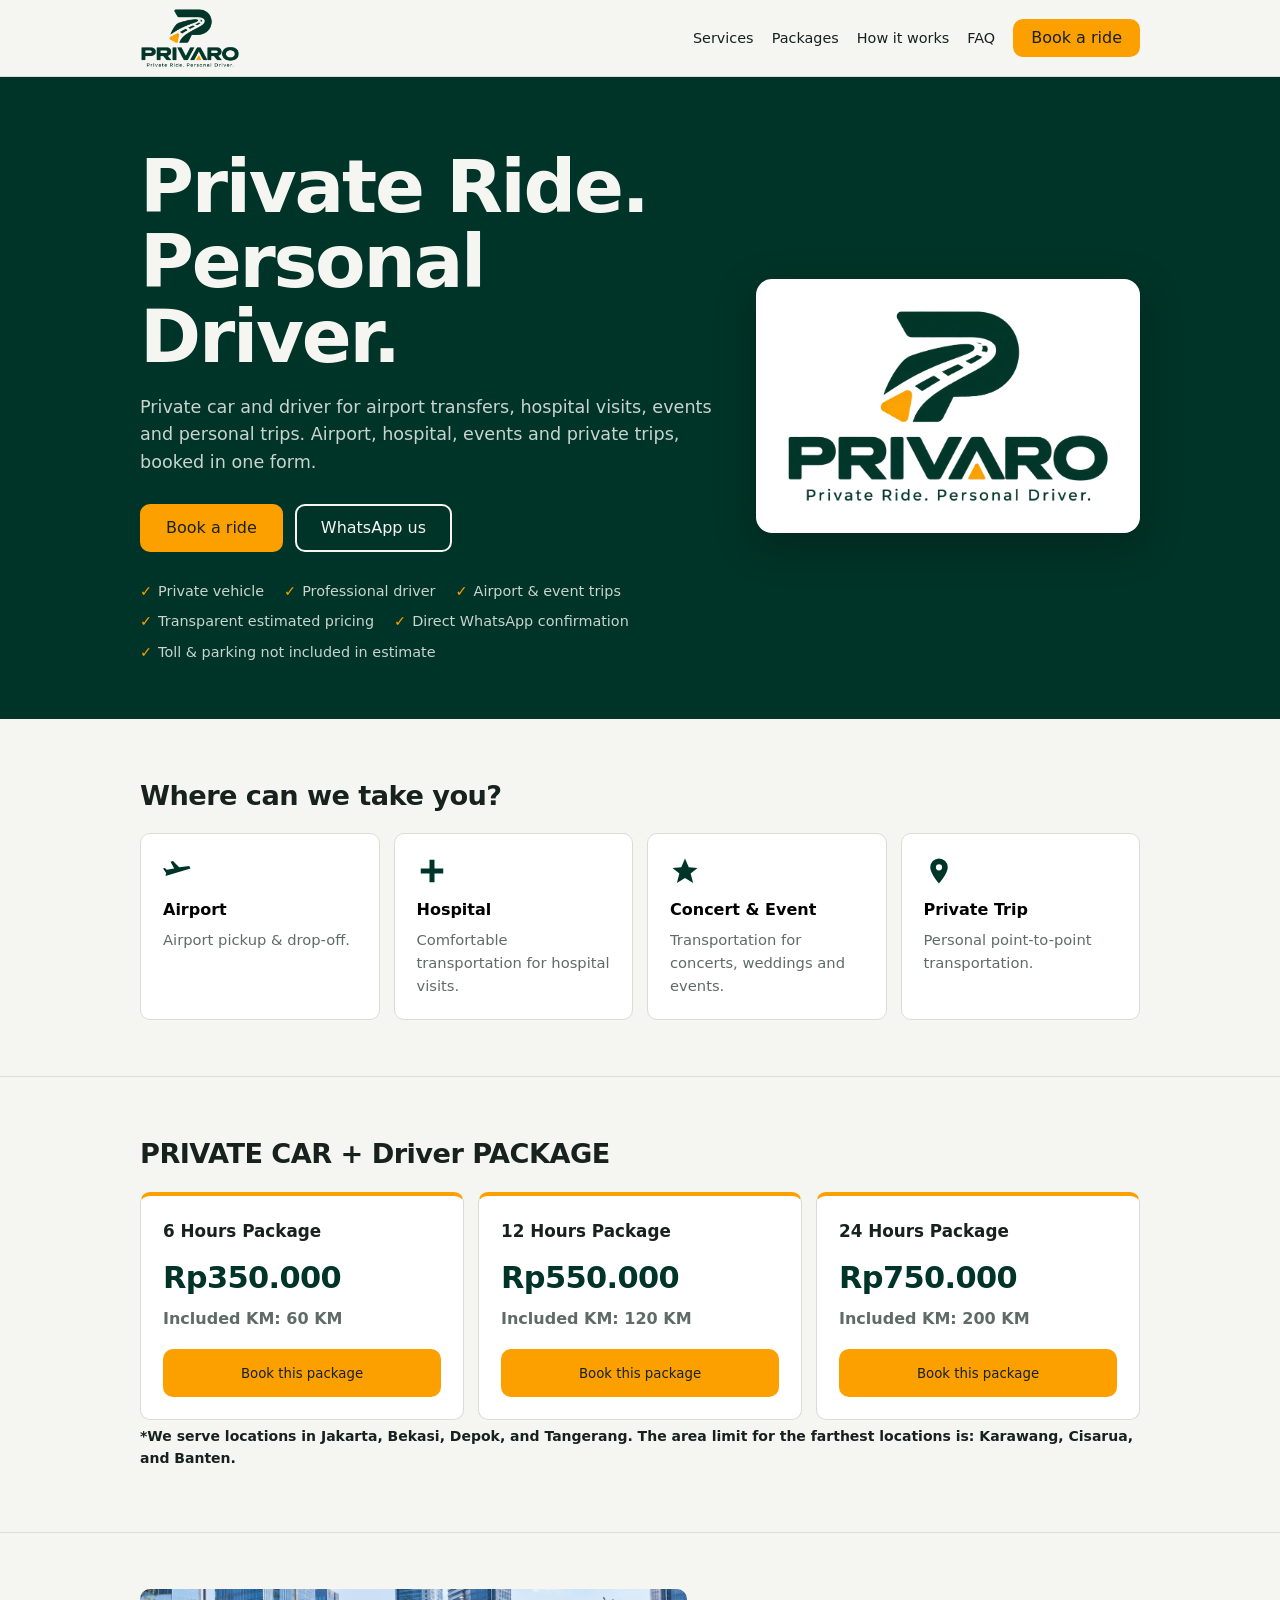
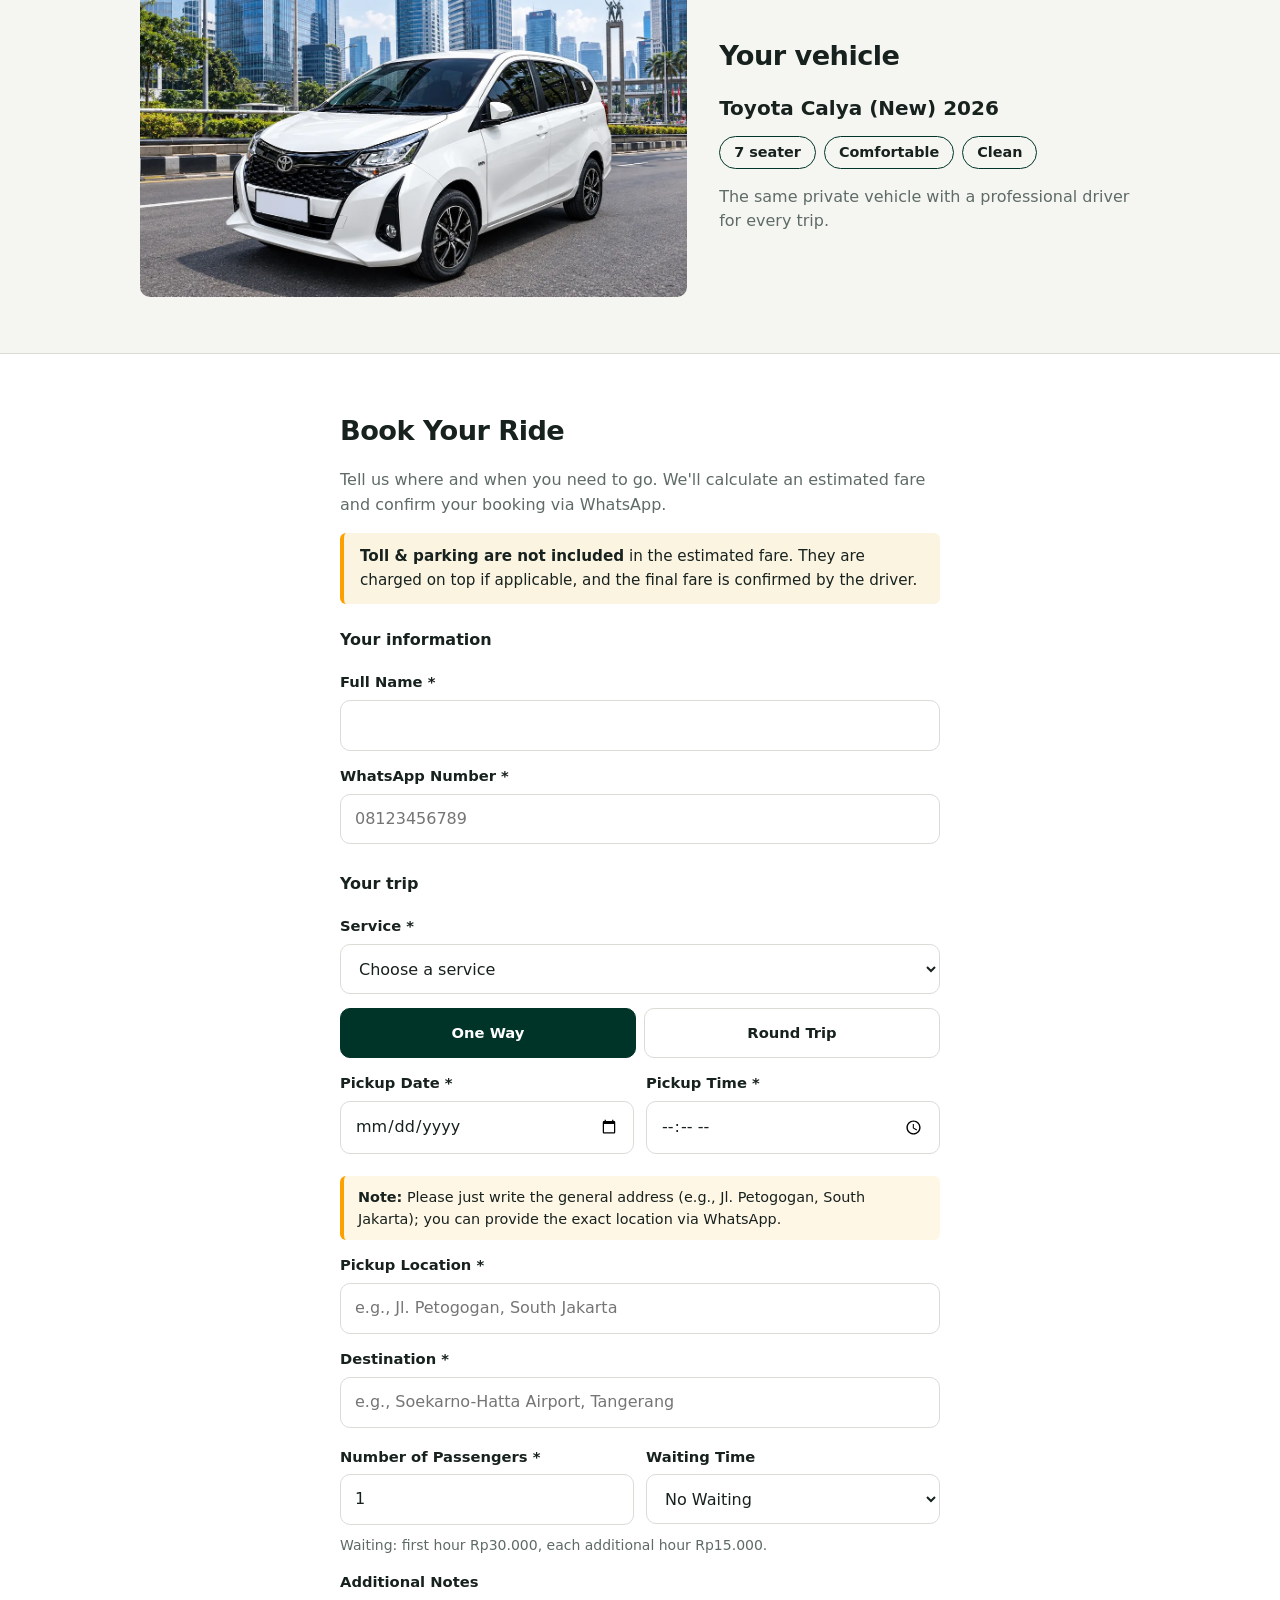
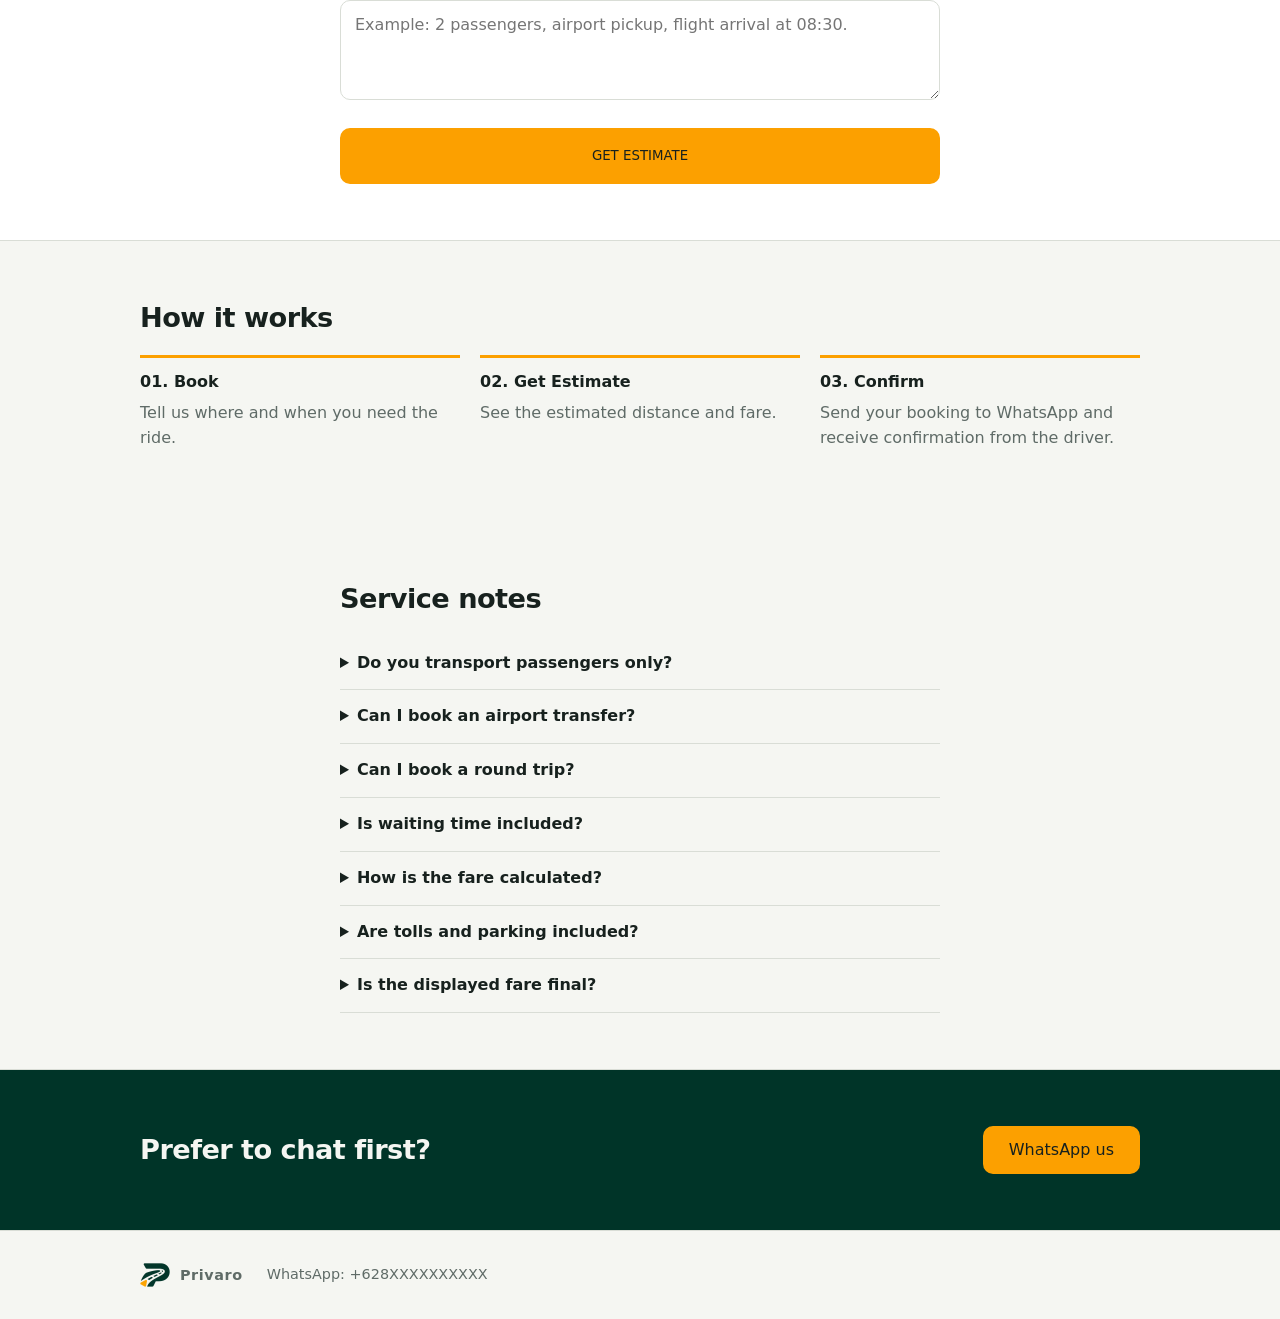
==== index.html @ ddeeac04 "Add files via upload" ====
<!doctype html>
<html lang="en">
<head>
<meta charset="utf-8">
<meta name="viewport" content="width=device-width, initial-scale=1">
<meta name="referrer" content="strict-origin-when-cross-origin">
<title>Privaro | Private Ride. Personal Driver.</title>
<meta name="description" content="Privaro. Private Ride. Personal Driver. Private car with driver for airport transfers, hospital visits, events and personal trips.">
<meta property="og:title" content="Privaro | Private Ride. Personal Driver.">
<meta property="og:description" content="Privaro. Private Ride. Personal Driver. Private car with driver for airport transfers, hospital visits, events and personal trips.">
<meta property="og:image" content="assets/og.png">
<meta property="og:type" content="website">
<link rel="icon" href="favicon.png" type="image/png">
<link rel="apple-touch-icon" href="assets/apple-touch-icon.png">
<link rel="stylesheet" href="css/style.css">
</head>
<body>
<header class="top"><div class="wrap bar">
  <a class="brand" href="#" aria-label="Privaro, back to top"><img class="logo" src="assets/logo-header.webp" width="360" height="216" alt="Privaro. Private Ride. Personal Driver."></a>
  <nav aria-label="Main"><a href="#services">Services</a><a href="#packages">Packages</a><a href="#how">How it works</a><a href="#faq">FAQ</a><a class="btn sm" href="#booking">Book a ride</a></nav>
</div></header>
<main>
<section class="hero"><div class="wrap herogrid"><div>
  <h1>Private Ride.<br>Personal Driver.</h1>
  <p class="lead">Private car and driver for airport transfers, hospital visits, events and personal trips. Airport, hospital, events and private trips, booked in one form.</p>
  <div class="cta"><a class="btn" href="#booking">Book a ride</a><a class="btn ghost" id="waTop" href="#" target="_blank" rel="noopener">WhatsApp us</a></div>
  <ul class="trust"><li>Private vehicle</li><li>Professional driver</li><li>Airport &amp; event trips</li><li>Transparent estimated pricing</li><li>Direct WhatsApp confirmation</li><li>Toll &amp; parking not included in estimate</li></ul></div>
  <div class="logo-card"><img src="assets/logo.webp" width="900" height="541" alt="Privaro logo. Private Ride. Personal Driver."></div>
</div></section>

<section id="services" class="wrap sec"><h2>Where can we take you?</h2>
<div class="cards">
  <button class="card" data-service="Airport Transport"><svg viewBox="0 0 24 24"><path d="M2 16l20-6-1-2-8 1-5-5-2 .5 3 5.5-6 1-1.5-1.5-1.5.5 2.5 3.5z"/></svg><b>Airport</b><span>Airport pickup &amp; drop-off.</span></button>
  <button class="card" data-service="Hospital Transport"><svg viewBox="0 0 24 24"><path d="M10 3h4v7h7v4h-7v7h-4v-7H3v-4h7z"/></svg><b>Hospital</b><span>Comfortable transportation for hospital visits.</span></button>
  <button class="card" data-service="Concert / Event"><svg viewBox="0 0 24 24"><path d="M12 2l3 7 7 .5-5.5 4.5 2 7.5-6.5-4-6.5 4 2-7.5L2 9.5 9 9z"/></svg><b>Concert &amp; Event</b><span>Transportation for concerts, weddings and events.</span></button>
  <button class="card" data-service="Private Trip"><svg viewBox="0 0 24 24"><path d="M12 2a7 7 0 0 0-7 7c0 5 7 13 7 13s7-8 7-13a7 7 0 0 0-7-7zm0 9.5A2.5 2.5 0 1 1 12 6.5a2.5 2.5 0 0 1 0 5z"/></svg><b>Private Trip</b><span>Personal point-to-point transportation.</span></button>
</div></section>

<section id="packages" class="band"><div class="wrap">
  <h2>PRIVATE CAR + Driver PACKAGE</h2>
  <div class="cards" id="pkgCards"></div>
  <p class="note strong">*We serve locations in Jakarta, Bekasi, Depok, and Tangerang. The area limit for the farthest locations is: Karawang, Cisarua, and Banten.</p>
  <div id="pkgBook" class="narrow pkgbook" hidden>
    <h3>Book a package</h3>
    <form id="pkgForm" novalidate>
      <label for="pk-package">Package *</label><select id="pk-package" aria-describedby="pe-package"><option value="">Choose a package</option></select><p class="err" id="pe-package" role="alert"></p>
      <dl id="pkgSummary" class="panel"></dl>
      <label for="pk-name">Full Name *</label><input id="pk-name" autocomplete="name" aria-describedby="pe-name"><p class="err" id="pe-name" role="alert"></p>
      <label for="pk-whatsapp">WhatsApp Number *</label><input id="pk-whatsapp" type="tel" inputmode="tel" placeholder="08123456789" autocomplete="tel" aria-describedby="pe-whatsapp"><p class="err" id="pe-whatsapp" role="alert"></p>
      <div class="two"><div><label for="pk-date">Pickup Date *</label><input id="pk-date" type="date" aria-describedby="pe-date"><p class="err" id="pe-date" role="alert"></p></div>
      <div><label for="pk-time">Pickup Time *</label><input id="pk-time" type="time" aria-describedby="pe-time"><p class="err" id="pe-time" role="alert"></p></div></div>
      <label for="pk-pickup">Pickup Location *</label><input id="pk-pickup" placeholder="e.g., Jl. Petogogan, South Jakarta" autocomplete="off" aria-describedby="pe-pickup"><p class="err" id="pe-pickup" role="alert"></p>
      <label for="pk-passengers">Number of Passengers *</label><input id="pk-passengers" type="number" min="1" value="1" inputmode="numeric" aria-describedby="pe-passengers"><p class="err" id="pe-passengers" role="alert"></p>
      <label for="pk-notes">Additional Notes</label><textarea id="pk-notes" rows="3" maxlength="500" placeholder="Example: planned destinations, number of stops, special requests."></textarea>
      <p class="err form" id="pe-form" role="alert"></p>
      <button class="btn block wa" type="submit">SEND PACKAGE BOOKING TO WHATSAPP</button>
      <p class="note">Availability and final details are confirmed by the driver via WhatsApp.</p>
    </form>
  </div>
</div></section>

<section id="vehicle" class="wrap sec"><div class="vehicle">
  <img src="assets/car.webp" width="1200" height="675" loading="lazy" alt="White Toyota Calya used by Privaro on a Jakarta main road">
  <div><h2>Your vehicle</h2>
    <p class="vname">Toyota Calya (New) 2026</p>
    <ul class="specs"><li>7 seater</li><li>Comfortable</li><li>Clean</li></ul>
    <p class="muted">The same private vehicle with a professional driver for every trip.</p></div>
</div></section>

<section id="booking" class="band"><div class="wrap narrow">
  <h2>Book Your Ride</h2>
  <p class="muted">Tell us where and when you need to go. We'll calculate an estimated fare and confirm your booking via WhatsApp.</p>
  <p class="callout"><b>Toll &amp; parking are not included</b> in the estimated fare. They are charged on top if applicable, and the final fare is confirmed by the driver.</p>
  <form id="bookingForm" novalidate>
    <fieldset><legend>Your information</legend>
      <label for="name">Full Name *</label><input id="name" autocomplete="name" aria-describedby="e-name"><p class="err" id="e-name" role="alert"></p>
      <label for="whatsapp">WhatsApp Number *</label><input id="whatsapp" type="tel" inputmode="tel" placeholder="08123456789" autocomplete="tel" aria-describedby="e-whatsapp"><p class="err" id="e-whatsapp" role="alert"></p>
    </fieldset>
    <fieldset><legend>Your trip</legend>
      <label for="service">Service *</label>
      <select id="service" aria-describedby="e-service"><option value="">Choose a service</option><option>Airport Transport</option><option>Hospital Transport</option><option>Concert / Event</option><option>Private Trip</option></select><p class="err" id="e-service" role="alert"></p>
      <div class="seg" role="radiogroup" aria-label="Trip type *"><label><input type="radio" name="tripType" value="one-way" checked><span>One Way</span></label><label><input type="radio" name="tripType" value="round-trip"><span>Round Trip</span></label></div>
      <div class="two"><div><label for="date">Pickup Date *</label><input id="date" type="date" aria-describedby="e-date"><p class="err" id="e-date" role="alert"></p></div>
      <div><label for="time">Pickup Time *</label><input id="time" type="time" aria-describedby="e-time"><p class="err" id="e-time" role="alert"></p></div></div>
      <p class="locnote" id="h-loc"><b>Note:</b> Please just write the general address (e.g., Jl. Petogogan, South Jakarta); you can provide the exact location via WhatsApp.</p>
      <label for="pickup">Pickup Location *</label><input id="pickup" placeholder="e.g., Jl. Petogogan, South Jakarta" autocomplete="off" aria-describedby="h-loc e-pickup"><p class="err" id="e-pickup" role="alert"></p>
      <label for="destination">Destination *</label><input id="destination" placeholder="e.g., Soekarno-Hatta Airport, Tangerang" autocomplete="off" aria-describedby="h-loc e-destination"><p class="err" id="e-destination" role="alert"></p>
      <div class="two"><div><label for="passengers">Number of Passengers *</label><input id="passengers" type="number" min="1" value="1" inputmode="numeric" aria-describedby="e-passengers"><p class="err" id="e-passengers" role="alert"></p></div>
      <div><label for="waiting">Waiting Time</label><select id="waiting"><option value="0">No Waiting</option><option value="1">1 Hour</option><option value="2">2 Hours</option><option value="3">3 Hours</option><option value="4">4 Hours</option><option value="5">5 Hours</option><option value="6">6 Hours</option></select></div></div>
      <p class="hint" id="waitHint"></p>
      <label for="notes">Additional Notes</label><textarea id="notes" rows="3" maxlength="500" placeholder="Example: 2 passengers, airport pickup, flight arrival at 08:30."></textarea>
    </fieldset>
    <p class="err form" id="e-form" role="alert"></p>
    <button class="btn block" id="estimateBtn" type="submit">GET ESTIMATE</button>
  </form>

  <div id="result" hidden aria-live="polite">
    <div class="panel"><h3>Your estimate</h3><dl id="estimate"></dl>
      <p class="note" id="routeNote"></p>
      <p class="note strong">+ Toll &amp; parking (if applicable) are NOT included in this estimate.</p>
      <p class="note"><b>ESTIMATED PRICE.</b> Final fare may vary depending on actual route, tolls, parking fees, route changes, waiting time, and other trip conditions. Please confirm the final fare with the driver.</p></div>
    <div class="panel"><h3>Booking summary</h3><dl id="summary"></dl></div>
    <button class="btn block wa" id="sendBtn" type="button">SEND BOOKING TO WHATSAPP</button>
  </div>
</div></section>

<section id="how" class="wrap sec"><h2>How it works</h2>
<ol class="steps"><li><b>01. Book</b><span>Tell us where and when you need the ride.</span></li><li><b>02. Get Estimate</b><span>See the estimated distance and fare.</span></li><li><b>03. Confirm</b><span>Send your booking to WhatsApp and receive confirmation from the driver.</span></li></ol></section>

<section id="faq" class="wrap sec narrow"><h2>Service notes</h2>
<details><summary>Do you transport passengers only?</summary><p>Yes. This service is for passenger transportation. It is not a courier or delivery service.</p></details>
<details><summary>Can I book an airport transfer?</summary><p>Yes. Airport pickup and drop-off are supported.</p></details>
<details><summary>Can I book a round trip?</summary><p>Yes.</p></details>
<details><summary>Is waiting time included?</summary><p>Waiting time is charged separately.</p></details>
<details><summary>How is the fare calculated?</summary><p>The estimated fare is based on the estimated road distance and selected waiting time.</p></details>
<details><summary>Are tolls and parking included?</summary><p>No. Toll and parking fees are not included in the estimated fare unless specifically agreed.</p></details>
<details><summary>Is the displayed fare final?</summary><p>No. The website provides an estimate. Final fare is confirmed by the driver.</p></details>
</section>

<section class="band dark"><div class="wrap cta2"><h2>Prefer to chat first?</h2><a class="btn" id="waBottom" href="#" target="_blank" rel="noopener">WhatsApp us</a></div></section>
</main>
<footer class="wrap foot"><b class="brand"><img class="mark" src="assets/mark.png" width="24" height="24" alt=""><span data-brand>Privaro</span></b><span id="fWa"></span><span id="fArea"></span><span id="fHours"></span></footer>
<script src="js/config.js"></script>
<script src="js/utils/validation.js"></script>
<script src="js/services/pricingService.js"></script>
<script src="js/services/googleRoutesProvider.js"></script>
<script src="js/services/osrmProvider.js"></script>
<script src="js/services/routingService.js"></script>
<script src="js/services/whatsappService.js"></script>
<script src="js/app.js"></script>
<script src="js/packages.js"></script>
</body>
</html>
---- css/style.css ----
:root{--color-primary:#003428;--color-background:#F5F6F2;--color-surface:#FFFFFF;--color-text:#17211E;--color-muted:#5F6B67;--color-border:#D9DDD6;--color-accent:#FCA000;--color-success:#1F8A4C;--color-error:#B3261E;--r:10px}
*{box-sizing:border-box}html{scroll-behavior:smooth}
body{margin:0;background:var(--color-background);color:var(--color-text);font:16px/1.55 Inter,ui-sans-serif,system-ui,-apple-system,BlinkMacSystemFont,"Segoe UI",sans-serif}
.wrap{max-width:1040px;margin:0 auto;padding:0 20px}.narrow{max-width:640px}.sec{padding:56px 20px}
h1{font-size:clamp(2.4rem,8vw,4.6rem);line-height:1.02;letter-spacing:-.03em;margin:0 0 20px}h2{font-size:1.7rem;letter-spacing:-.02em;margin:0 0 16px}h3{margin:0 0 12px}
.muted,.hint,.note{color:var(--color-muted)}.hint,.note{font-size:.875rem;margin:6px 0}
a{color:inherit}:focus-visible{outline:3px solid var(--color-accent);outline-offset:2px}
.top{position:sticky;top:0;z-index:5;background:var(--color-background);border-bottom:1px solid var(--color-border)}
.bar{display:flex;align-items:center;justify-content:space-between;height:76px}.bar nav{display:flex;gap:18px;align-items:center}.bar nav a:not(.btn){text-decoration:none;font-size:.9rem}
.brand{font-weight:800;letter-spacing:.04em;text-decoration:none}
.hero{background:var(--color-primary);color:#F5F6F2;padding:72px 0 56px}.lead{max-width:34em;font-size:1.1rem;color:#C9D4CF}
.cta{display:flex;gap:12px;flex-wrap:wrap;margin:28px 0}
.trust{display:flex;flex-wrap:wrap;gap:8px 20px;list-style:none;padding:0;margin:0;font-size:.9rem;color:#C9D4CF}.trust li::before{content:"\2713";color:var(--color-accent);margin-right:6px}
.btn{display:inline-flex;align-items:center;justify-content:center;min-height:48px;padding:0 24px;border-radius:var(--r);border:2px solid var(--color-accent);background:var(--color-accent);color:#17211E;font:700 .95rem inherit;font-family:inherit;text-decoration:none;cursor:pointer;transition:transform .15s}
.btn:hover{transform:translateY(-1px)}.btn.sm{min-height:38px;padding:0 16px}.btn.ghost{background:transparent;color:inherit;border-color:currentColor}.btn.block{width:100%;min-height:56px;margin-top:16px}.btn.wa{background:var(--color-success);border-color:var(--color-success);color:#fff}.btn[disabled]{opacity:.6;cursor:wait}
.cards{display:grid;grid-template-columns:repeat(auto-fit,minmax(220px,1fr));gap:14px}
.card{text-align:left;background:var(--color-surface);border:1px solid var(--color-border);border-radius:var(--r);padding:22px;font:inherit;cursor:pointer;display:flex;flex-direction:column;gap:6px;transition:border-color .15s}.card:hover{border-color:var(--color-primary)}
.card svg{width:30px;height:30px;fill:var(--color-primary);margin-bottom:6px}.card span{color:var(--color-muted);font-size:.92rem}
.band{background:var(--color-surface);border-block:1px solid var(--color-border);padding:56px 0}.dark{background:var(--color-primary);color:#F5F6F2}.cta2{display:flex;justify-content:space-between;align-items:center;flex-wrap:wrap;gap:16px}.cta2 h2{margin:0}
fieldset{border:0;padding:0;margin:24px 0 0}legend{font-weight:700;padding:0;margin-bottom:4px}
label{display:block;font-weight:600;font-size:.92rem;margin:14px 0 6px}
input,select,textarea{width:100%;min-height:50px;padding:12px 14px;font:inherit;border:1.5px solid var(--color-border);border-radius:var(--r);background:#fff;color:inherit}textarea{min-height:90px}
input[aria-invalid=true],select[aria-invalid=true]{border-color:var(--color-error)}
.err{color:var(--color-error);font-size:.875rem;margin:4px 0 0;min-height:0}.err:not(:empty)::before{content:"\26A0\FE0E  "}
.two{display:grid;grid-template-columns:1fr 1fr;gap:12px}
.seg{display:grid;grid-template-columns:1fr 1fr;gap:8px;margin-top:14px}.seg label{margin:0}.seg input{position:absolute;opacity:0}
.seg span{display:flex;justify-content:center;align-items:center;min-height:50px;border:1.5px solid var(--color-border);border-radius:var(--r);cursor:pointer}
.seg input:checked+span{background:var(--color-primary);border-color:var(--color-primary);color:#fff;font-weight:700}.seg input:focus-visible+span{outline:3px solid var(--color-accent);outline-offset:2px}
.panel{background:var(--color-background);border:1px solid var(--color-border);border-radius:var(--r);padding:20px;margin-top:20px}
dl{margin:0}dl div{display:flex;justify-content:space-between;gap:16px;padding:7px 0;border-bottom:1px dashed var(--color-border)}dt{color:var(--color-muted)}dd{margin:0;text-align:right;font-weight:600;overflow-wrap:anywhere}dl .total dd{font-size:1.25rem}
.steps{list-style:none;padding:0;display:grid;grid-template-columns:repeat(auto-fit,minmax(220px,1fr));gap:20px}.steps li{display:flex;flex-direction:column;gap:6px;border-top:3px solid var(--color-accent);padding-top:12px}.steps span{color:var(--color-muted)}
details{border-bottom:1px solid var(--color-border);padding:14px 0}summary{cursor:pointer;font-weight:600}details p{color:var(--color-muted);margin:8px 0 0}
.foot{display:flex;flex-wrap:wrap;gap:8px 24px;padding:32px 20px;color:var(--color-muted);font-size:.9rem}.foot span:empty{display:none}
@media(max-width:560px){.bar nav a:not(.btn){display:none}.two{grid-template-columns:1fr}}
@media(prefers-reduced-motion:reduce){*{transition:none!important;scroll-behavior:auto!important}}
.callout{background:#FBF4E0;border-left:4px solid var(--color-accent);border-radius:6px;padding:12px 16px;margin:16px 0 0;font-size:.95rem}
.note.strong{color:var(--color-text);font-weight:600}
.vehicle{display:grid;grid-template-columns:1.3fr 1fr;gap:32px;align-items:center}
.vehicle img{width:100%;height:auto;border-radius:var(--r);display:block}
.vname{font-size:1.25rem;font-weight:700;margin:0 0 12px}
.specs{list-style:none;padding:0;margin:0 0 14px;display:flex;flex-wrap:wrap;gap:8px}
.specs li{border:1.5px solid var(--color-primary);border-radius:999px;padding:4px 14px;font-weight:600;font-size:.9rem}
@media(max-width:700px){.vehicle{grid-template-columns:1fr;gap:20px}}
.note.bad{color:var(--color-error);font-weight:600}
.brand{display:inline-flex;align-items:center;gap:10px}.brand .mark{height:32px;width:auto}.foot .brand .mark{height:24px}
.herogrid{display:grid;grid-template-columns:1.2fr .8fr;gap:40px;align-items:center}
.logo-card{background:#fff;border-radius:16px;padding:28px;box-shadow:0 12px 40px rgba(0,0,0,.25)}.logo-card img{width:100%;height:auto;display:block}
@media(max-width:760px){.herogrid{grid-template-columns:1fr}.logo-card{max-width:360px}}
.brand .logo{height:60px;width:auto;display:block}html{scroll-padding-top:84px}
@media(max-width:560px){.bar{height:64px}.brand .logo{height:50px}html{scroll-padding-top:72px}}
.debug{background:#111;color:#9fe3b0;font:12px/1.5 ui-monospace,Menlo,Consolas,monospace;padding:12px;border-radius:8px;white-space:pre-wrap;overflow-wrap:anywhere;margin:12px 0}
.locnote{background:#FFF7E6;border-left:4px solid var(--color-accent);border-radius:6px;padding:10px 14px;margin:18px 0 0;font-size:.9rem;color:var(--color-text)}
.pkg{background:var(--color-surface);border:1px solid var(--color-border);border-top:4px solid var(--color-accent);border-radius:var(--r);padding:22px;display:flex;flex-direction:column;gap:6px}
.pkg h3{margin:0;font-size:1.05rem}.pkg-price{font-size:1.9rem;font-weight:800;letter-spacing:-.02em;margin:4px 0 0;color:var(--color-primary)}.pkg-km{margin:0 0 12px;color:var(--color-muted);font-weight:600}.pkg .btn{margin-top:auto}
.pkgbook{margin:28px auto 0}#pkgSummary{margin:16px 0 0}
#packages.band{background:var(--color-background)}
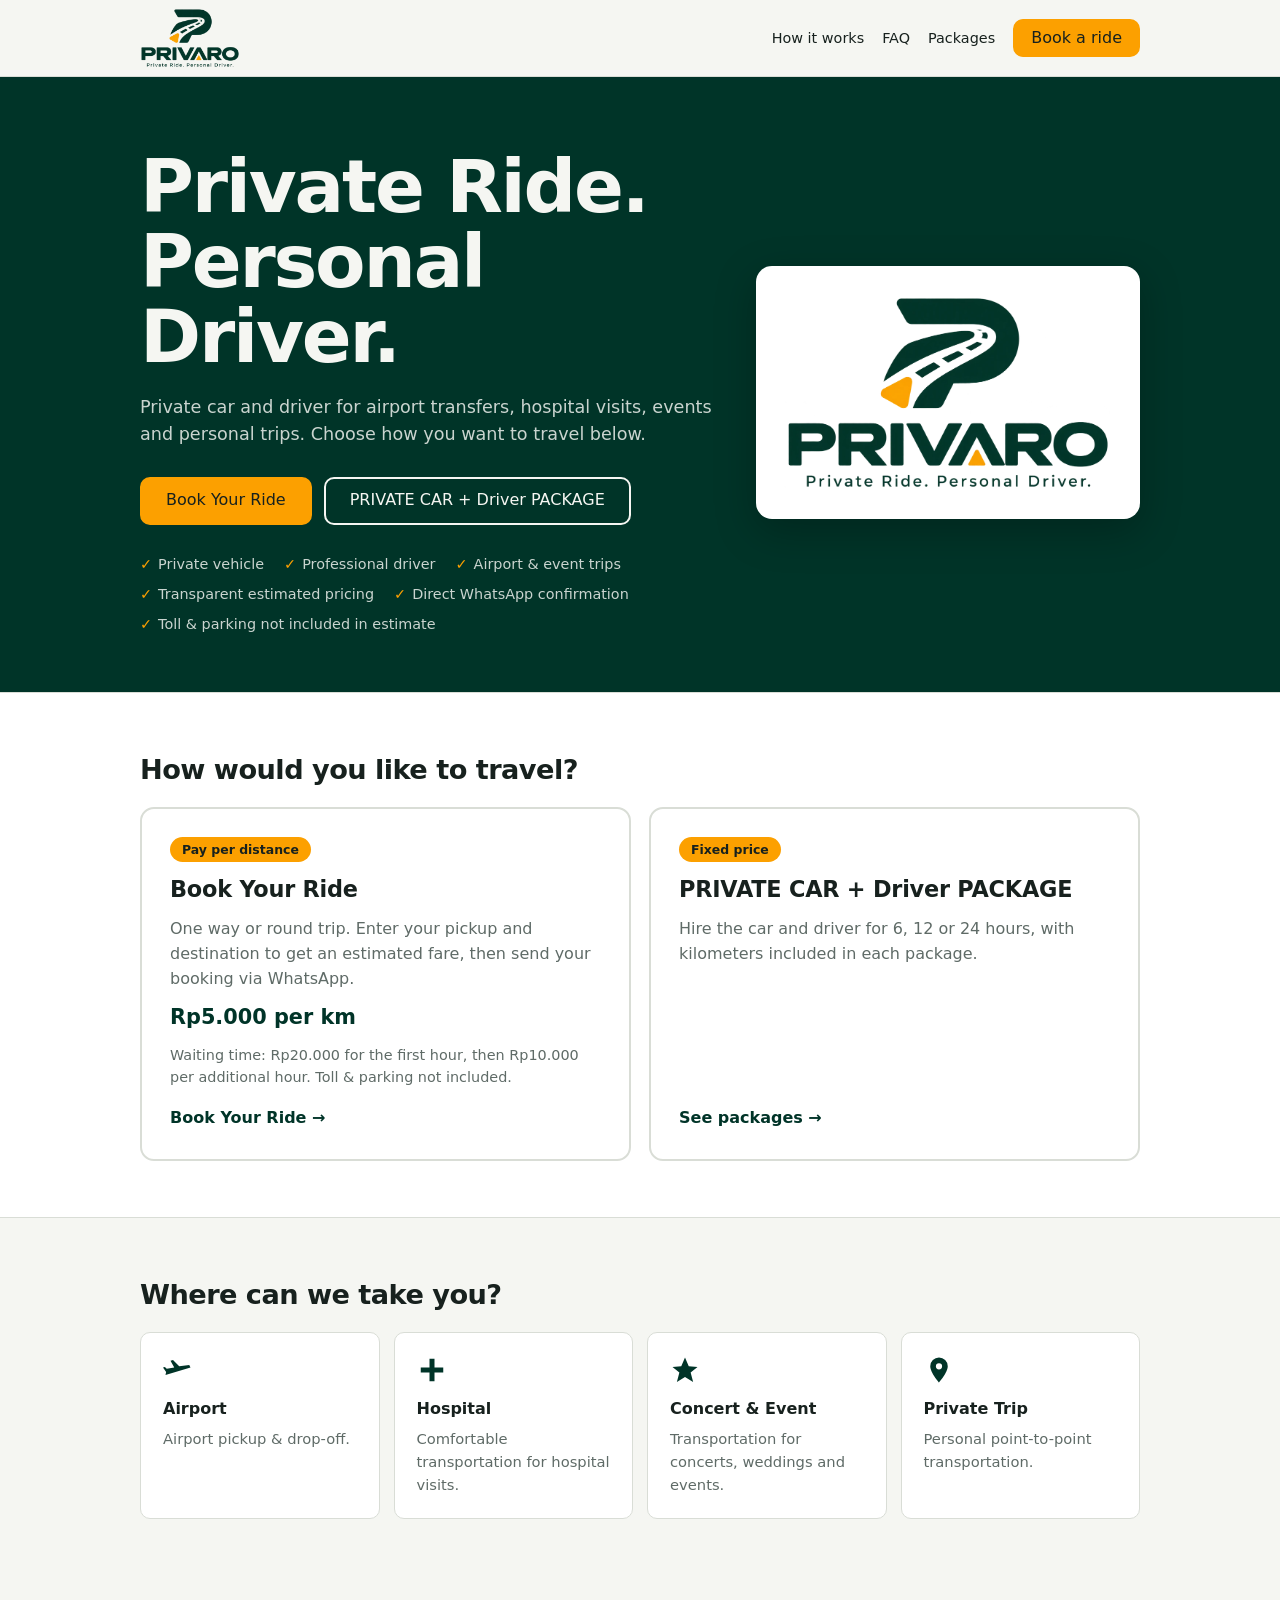
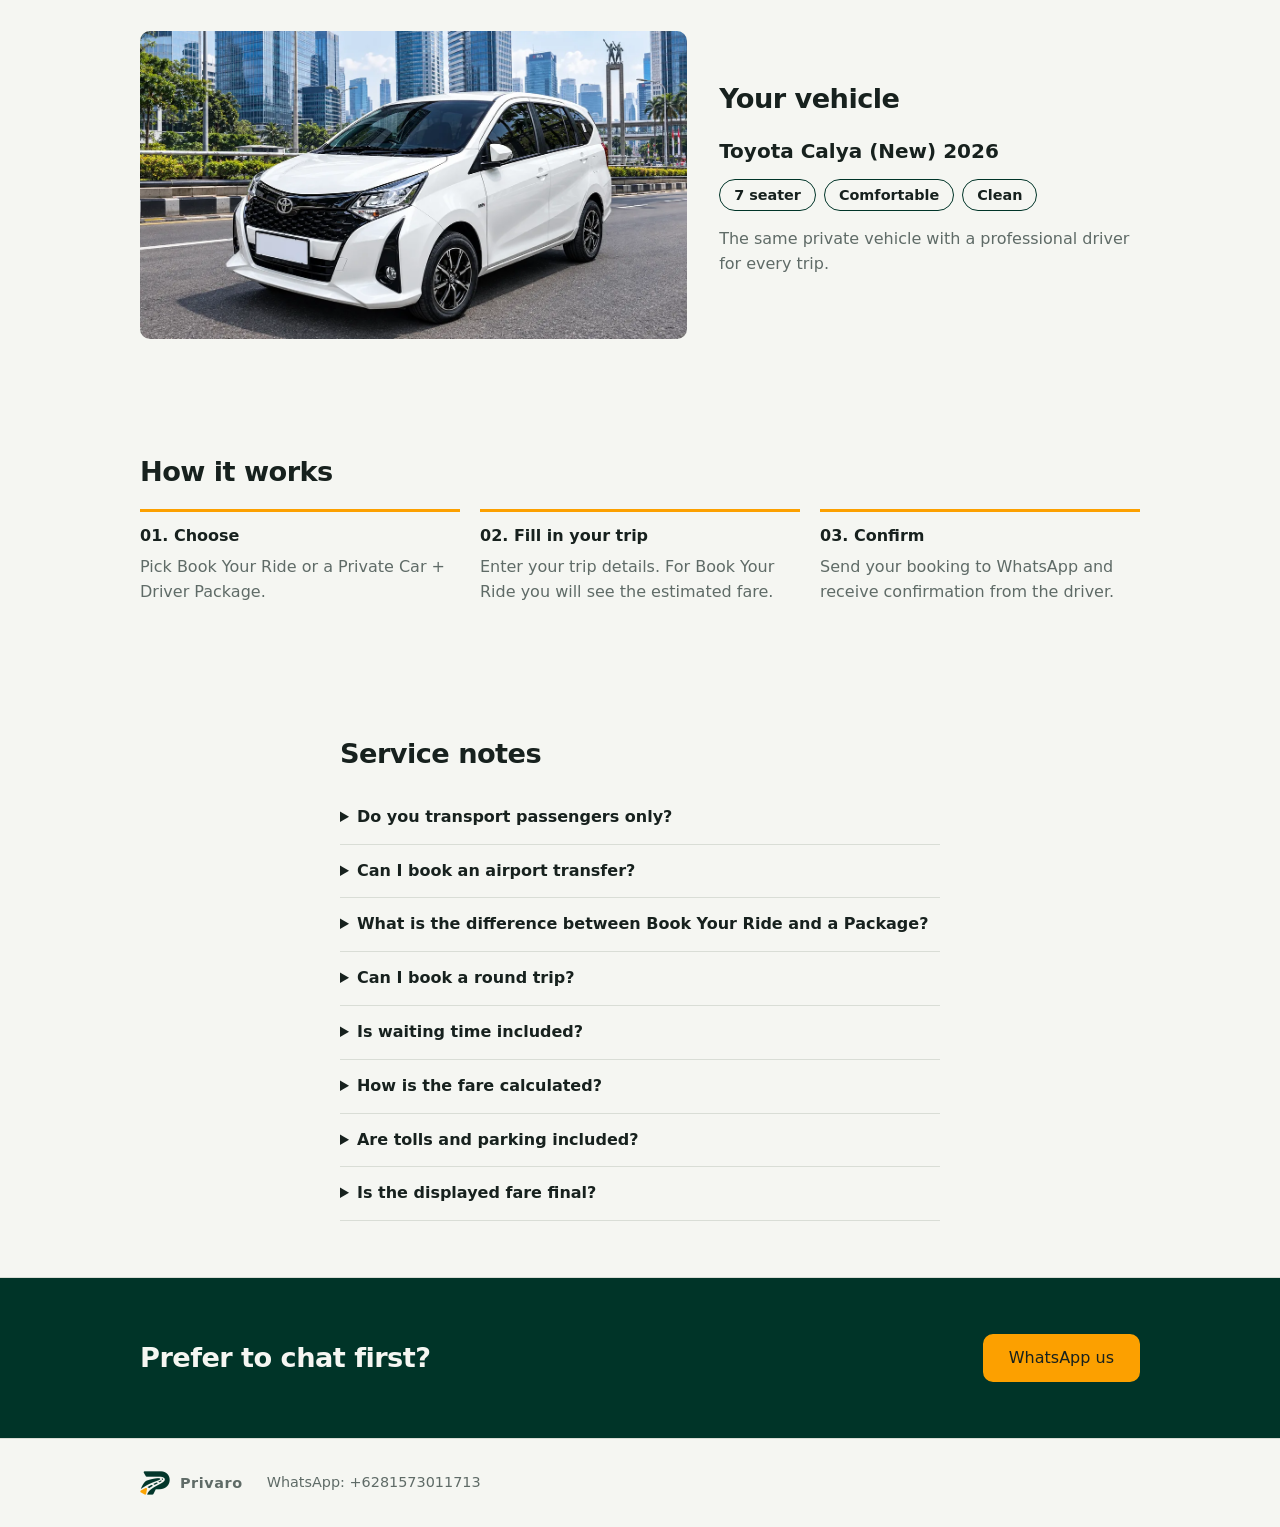
==== commit 8ab069c6: "Add files via upload" ====
--- a/index.html
+++ b/index.html
@@ -16,47 +16,34 @@
 </head>
 <body>
 <header class="top"><div class="wrap bar">
-  <a class="brand" href="#" aria-label="Privaro, back to top"><img class="logo" src="assets/logo-header.webp" width="360" height="216" alt="Privaro. Private Ride. Personal Driver."></a>
-  <nav aria-label="Main"><a href="#services">Services</a><a href="#packages">Packages</a><a href="#how">How it works</a><a href="#faq">FAQ</a><a class="btn sm" href="#booking">Book a ride</a></nav>
+  <a class="brand" href="index.html" aria-label="Privaro, home"><img class="logo" src="assets/logo-header.webp" width="360" height="216" alt="Privaro. Private Ride. Personal Driver."></a>
+  <nav aria-label="Main"><a href="#how">How it works</a><a href="#faq">FAQ</a><a href="package.html">Packages</a><a class="btn sm" href="book.html">Book a ride</a></nav>
 </div></header>
 <main>
 <section class="hero"><div class="wrap herogrid"><div>
   <h1>Private Ride.<br>Personal Driver.</h1>
-  <p class="lead">Private car and driver for airport transfers, hospital visits, events and personal trips. Airport, hospital, events and private trips, booked in one form.</p>
-  <div class="cta"><a class="btn" href="#booking">Book a ride</a><a class="btn ghost" id="waTop" href="#" target="_blank" rel="noopener">WhatsApp us</a></div>
+  <p class="lead">Private car and driver for airport transfers, hospital visits, events and personal trips. Choose how you want to travel below.</p>
+  <div class="cta"><a class="btn" href="book.html">Book Your Ride</a><a class="btn ghost" href="package.html">PRIVATE CAR + Driver PACKAGE</a></div>
   <ul class="trust"><li>Private vehicle</li><li>Professional driver</li><li>Airport &amp; event trips</li><li>Transparent estimated pricing</li><li>Direct WhatsApp confirmation</li><li>Toll &amp; parking not included in estimate</li></ul></div>
   <div class="logo-card"><img src="assets/logo.webp" width="900" height="541" alt="Privaro logo. Private Ride. Personal Driver."></div>
 </div></section>
 
+<section id="choose" class="band"><div class="wrap"><h2>How would you like to travel?</h2>
+<div class="choices">
+  <a class="choice" href="book.html"><span class="tag">Pay per distance</span><b>Book Your Ride</b>
+    <span>One way or round trip. Enter your pickup and destination to get an estimated fare, then send your booking via WhatsApp.</span>
+    <span class="price" data-fill="perKm"></span><span class="sub" data-fill="waiting"></span><span class="go">Book Your Ride &rarr;</span></a>
+  <a class="choice" href="package.html"><span class="tag">Fixed price</span><b>PRIVATE CAR + Driver PACKAGE</b>
+    <span>Hire the car and driver for 6, 12 or 24 hours, with kilometers included in each package.</span>
+    <span class="go">See packages &rarr;</span></a>
+</div></div></section>
+
 <section id="services" class="wrap sec"><h2>Where can we take you?</h2>
 <div class="cards">
-  <button class="card" data-service="Airport Transport"><svg viewBox="0 0 24 24"><path d="M2 16l20-6-1-2-8 1-5-5-2 .5 3 5.5-6 1-1.5-1.5-1.5.5 2.5 3.5z"/></svg><b>Airport</b><span>Airport pickup &amp; drop-off.</span></button>
-  <button class="card" data-service="Hospital Transport"><svg viewBox="0 0 24 24"><path d="M10 3h4v7h7v4h-7v7h-4v-7H3v-4h7z"/></svg><b>Hospital</b><span>Comfortable transportation for hospital visits.</span></button>
-  <button class="card" data-service="Concert / Event"><svg viewBox="0 0 24 24"><path d="M12 2l3 7 7 .5-5.5 4.5 2 7.5-6.5-4-6.5 4 2-7.5L2 9.5 9 9z"/></svg><b>Concert &amp; Event</b><span>Transportation for concerts, weddings and events.</span></button>
-  <button class="card" data-service="Private Trip"><svg viewBox="0 0 24 24"><path d="M12 2a7 7 0 0 0-7 7c0 5 7 13 7 13s7-8 7-13a7 7 0 0 0-7-7zm0 9.5A2.5 2.5 0 1 1 12 6.5a2.5 2.5 0 0 1 0 5z"/></svg><b>Private Trip</b><span>Personal point-to-point transportation.</span></button>
-</div></section>
-
-<section id="packages" class="band"><div class="wrap">
-  <h2>PRIVATE CAR + Driver PACKAGE</h2>
-  <div class="cards" id="pkgCards"></div>
-  <p class="note strong">*We serve locations in Jakarta, Bekasi, Depok, and Tangerang. The area limit for the farthest locations is: Karawang, Cisarua, and Banten.</p>
-  <div id="pkgBook" class="narrow pkgbook" hidden>
-    <h3>Book a package</h3>
-    <form id="pkgForm" novalidate>
-      <label for="pk-package">Package *</label><select id="pk-package" aria-describedby="pe-package"><option value="">Choose a package</option></select><p class="err" id="pe-package" role="alert"></p>
-      <dl id="pkgSummary" class="panel"></dl>
-      <label for="pk-name">Full Name *</label><input id="pk-name" autocomplete="name" aria-describedby="pe-name"><p class="err" id="pe-name" role="alert"></p>
-      <label for="pk-whatsapp">WhatsApp Number *</label><input id="pk-whatsapp" type="tel" inputmode="tel" placeholder="08123456789" autocomplete="tel" aria-describedby="pe-whatsapp"><p class="err" id="pe-whatsapp" role="alert"></p>
-      <div class="two"><div><label for="pk-date">Pickup Date *</label><input id="pk-date" type="date" aria-describedby="pe-date"><p class="err" id="pe-date" role="alert"></p></div>
-      <div><label for="pk-time">Pickup Time *</label><input id="pk-time" type="time" aria-describedby="pe-time"><p class="err" id="pe-time" role="alert"></p></div></div>
-      <label for="pk-pickup">Pickup Location *</label><input id="pk-pickup" placeholder="e.g., Jl. Petogogan, South Jakarta" autocomplete="off" aria-describedby="pe-pickup"><p class="err" id="pe-pickup" role="alert"></p>
-      <label for="pk-passengers">Number of Passengers *</label><input id="pk-passengers" type="number" min="1" value="1" inputmode="numeric" aria-describedby="pe-passengers"><p class="err" id="pe-passengers" role="alert"></p>
-      <label for="pk-notes">Additional Notes</label><textarea id="pk-notes" rows="3" maxlength="500" placeholder="Example: planned destinations, number of stops, special requests."></textarea>
-      <p class="err form" id="pe-form" role="alert"></p>
-      <button class="btn block wa" type="submit">SEND PACKAGE BOOKING TO WHATSAPP</button>
-      <p class="note">Availability and final details are confirmed by the driver via WhatsApp.</p>
-    </form>
-  </div>
+  <div class="card info"><svg viewBox="0 0 24 24"><path d="M2 16l20-6-1-2-8 1-5-5-2 .5 3 5.5-6 1-1.5-1.5-1.5.5 2.5 3.5z"/></svg><b>Airport</b><span>Airport pickup &amp; drop-off.</span></div>
+  <div class="card info"><svg viewBox="0 0 24 24"><path d="M10 3h4v7h7v4h-7v7h-4v-7H3v-4h7z"/></svg><b>Hospital</b><span>Comfortable transportation for hospital visits.</span></div>
+  <div class="card info"><svg viewBox="0 0 24 24"><path d="M12 2l3 7 7 .5-5.5 4.5 2 7.5-6.5-4-6.5 4 2-7.5L2 9.5 9 9z"/></svg><b>Concert &amp; Event</b><span>Transportation for concerts, weddings and events.</span></div>
+  <div class="card info"><svg viewBox="0 0 24 24"><path d="M12 2a7 7 0 0 0-7 7c0 5 7 13 7 13s7-8 7-13a7 7 0 0 0-7-7zm0 9.5A2.5 2.5 0 1 1 12 6.5a2.5 2.5 0 0 1 0 5z"/></svg><b>Private Trip</b><span>Personal point-to-point transportation.</span></div>
 </div></section>
 
 <section id="vehicle" class="wrap sec"><div class="vehicle">
@@ -67,49 +54,13 @@
     <p class="muted">The same private vehicle with a professional driver for every trip.</p></div>
 </div></section>
 
-<section id="booking" class="band"><div class="wrap narrow">
-  <h2>Book Your Ride</h2>
-  <p class="muted">Tell us where and when you need to go. We'll calculate an estimated fare and confirm your booking via WhatsApp.</p>
-  <p class="callout"><b>Toll &amp; parking are not included</b> in the estimated fare. They are charged on top if applicable, and the final fare is confirmed by the driver.</p>
-  <form id="bookingForm" novalidate>
-    <fieldset><legend>Your information</legend>
-      <label for="name">Full Name *</label><input id="name" autocomplete="name" aria-describedby="e-name"><p class="err" id="e-name" role="alert"></p>
-      <label for="whatsapp">WhatsApp Number *</label><input id="whatsapp" type="tel" inputmode="tel" placeholder="08123456789" autocomplete="tel" aria-describedby="e-whatsapp"><p class="err" id="e-whatsapp" role="alert"></p>
-    </fieldset>
-    <fieldset><legend>Your trip</legend>
-      <label for="service">Service *</label>
-      <select id="service" aria-describedby="e-service"><option value="">Choose a service</option><option>Airport Transport</option><option>Hospital Transport</option><option>Concert / Event</option><option>Private Trip</option></select><p class="err" id="e-service" role="alert"></p>
-      <div class="seg" role="radiogroup" aria-label="Trip type *"><label><input type="radio" name="tripType" value="one-way" checked><span>One Way</span></label><label><input type="radio" name="tripType" value="round-trip"><span>Round Trip</span></label></div>
-      <div class="two"><div><label for="date">Pickup Date *</label><input id="date" type="date" aria-describedby="e-date"><p class="err" id="e-date" role="alert"></p></div>
-      <div><label for="time">Pickup Time *</label><input id="time" type="time" aria-describedby="e-time"><p class="err" id="e-time" role="alert"></p></div></div>
-      <p class="locnote" id="h-loc"><b>Note:</b> Please just write the general address (e.g., Jl. Petogogan, South Jakarta); you can provide the exact location via WhatsApp.</p>
-      <label for="pickup">Pickup Location *</label><input id="pickup" placeholder="e.g., Jl. Petogogan, South Jakarta" autocomplete="off" aria-describedby="h-loc e-pickup"><p class="err" id="e-pickup" role="alert"></p>
-      <label for="destination">Destination *</label><input id="destination" placeholder="e.g., Soekarno-Hatta Airport, Tangerang" autocomplete="off" aria-describedby="h-loc e-destination"><p class="err" id="e-destination" role="alert"></p>
-      <div class="two"><div><label for="passengers">Number of Passengers *</label><input id="passengers" type="number" min="1" value="1" inputmode="numeric" aria-describedby="e-passengers"><p class="err" id="e-passengers" role="alert"></p></div>
-      <div><label for="waiting">Waiting Time</label><select id="waiting"><option value="0">No Waiting</option><option value="1">1 Hour</option><option value="2">2 Hours</option><option value="3">3 Hours</option><option value="4">4 Hours</option><option value="5">5 Hours</option><option value="6">6 Hours</option></select></div></div>
-      <p class="hint" id="waitHint"></p>
-      <label for="notes">Additional Notes</label><textarea id="notes" rows="3" maxlength="500" placeholder="Example: 2 passengers, airport pickup, flight arrival at 08:30."></textarea>
-    </fieldset>
-    <p class="err form" id="e-form" role="alert"></p>
-    <button class="btn block" id="estimateBtn" type="submit">GET ESTIMATE</button>
-  </form>
-
-  <div id="result" hidden aria-live="polite">
-    <div class="panel"><h3>Your estimate</h3><dl id="estimate"></dl>
-      <p class="note" id="routeNote"></p>
-      <p class="note strong">+ Toll &amp; parking (if applicable) are NOT included in this estimate.</p>
-      <p class="note"><b>ESTIMATED PRICE.</b> Final fare may vary depending on actual route, tolls, parking fees, route changes, waiting time, and other trip conditions. Please confirm the final fare with the driver.</p></div>
-    <div class="panel"><h3>Booking summary</h3><dl id="summary"></dl></div>
-    <button class="btn block wa" id="sendBtn" type="button">SEND BOOKING TO WHATSAPP</button>
-  </div>
-</div></section>
-
 <section id="how" class="wrap sec"><h2>How it works</h2>
-<ol class="steps"><li><b>01. Book</b><span>Tell us where and when you need the ride.</span></li><li><b>02. Get Estimate</b><span>See the estimated distance and fare.</span></li><li><b>03. Confirm</b><span>Send your booking to WhatsApp and receive confirmation from the driver.</span></li></ol></section>
+<ol class="steps"><li><b>01. Choose</b><span>Pick Book Your Ride or a Private Car + Driver Package.</span></li><li><b>02. Fill in your trip</b><span>Enter your trip details. For Book Your Ride you will see the estimated fare.</span></li><li><b>03. Confirm</b><span>Send your booking to WhatsApp and receive confirmation from the driver.</span></li></ol></section>
 
 <section id="faq" class="wrap sec narrow"><h2>Service notes</h2>
 <details><summary>Do you transport passengers only?</summary><p>Yes. This service is for passenger transportation. It is not a courier or delivery service.</p></details>
 <details><summary>Can I book an airport transfer?</summary><p>Yes. Airport pickup and drop-off are supported.</p></details>
+<details><summary>What is the difference between Book Your Ride and a Package?</summary><p>Book Your Ride is priced by the estimated distance, one way or round trip, with waiting time charged separately. A Package is a fixed price for 6, 12 or 24 hours with included kilometers.</p></details>
 <details><summary>Can I book a round trip?</summary><p>Yes.</p></details>
 <details><summary>Is waiting time included?</summary><p>Waiting time is charged separately.</p></details>
 <details><summary>How is the fare calculated?</summary><p>The estimated fare is based on the estimated road distance and selected waiting time.</p></details>
@@ -121,13 +72,7 @@
 </main>
 <footer class="wrap foot"><b class="brand"><img class="mark" src="assets/mark.png" width="24" height="24" alt=""><span data-brand>Privaro</span></b><span id="fWa"></span><span id="fArea"></span><span id="fHours"></span></footer>
 <script src="js/config.js"></script>
-<script src="js/utils/validation.js"></script>
 <script src="js/services/pricingService.js"></script>
-<script src="js/services/googleRoutesProvider.js"></script>
-<script src="js/services/osrmProvider.js"></script>
-<script src="js/services/routingService.js"></script>
-<script src="js/services/whatsappService.js"></script>
-<script src="js/app.js"></script>
-<script src="js/packages.js"></script>
+<script src="js/site.js"></script>
 </body>
 </html>
--- a/css/style.css
+++ b/css/style.css
@@ -54,3 +54,15 @@
 .pkg h3{margin:0;font-size:1.05rem}.pkg-price{font-size:1.9rem;font-weight:800;letter-spacing:-.02em;margin:4px 0 0;color:var(--color-primary)}.pkg-km{margin:0 0 12px;color:var(--color-muted);font-weight:600}.pkg .btn{margin-top:auto}
 .pkgbook{margin:28px auto 0}#pkgSummary{margin:16px 0 0}
 #packages.band{background:var(--color-background)}
+.choices{display:grid;grid-template-columns:repeat(auto-fit,minmax(300px,1fr));gap:18px}
+.choice{display:flex;flex-direction:column;gap:10px;background:var(--color-surface);border:2px solid var(--color-border);border-radius:14px;padding:28px;text-decoration:none;transition:border-color .15s,transform .15s}
+.choice:hover,.choice:focus-visible{border-color:var(--color-primary);transform:translateY(-2px)}
+.choice b{font-size:1.4rem;letter-spacing:-.01em}.choice span{color:var(--color-muted)}
+.choice .tag{align-self:flex-start;background:var(--color-accent);color:#17211E;font-weight:700;font-size:.78rem;border-radius:999px;padding:3px 12px}
+.choice .price{color:var(--color-primary);font-weight:800;font-size:1.3rem}.choice .sub{font-size:.9rem}
+.choice .go{margin-top:auto;padding-top:8px;color:var(--color-primary);font-weight:700}
+.card.info{cursor:default}.card.info:hover{border-color:var(--color-border)}
+.pagesec{padding:28px 0 56px}.back{display:inline-block;margin:0 0 12px;font-size:.92rem;color:var(--color-muted);text-decoration:none}
+.ph{font-size:clamp(1.8rem,5vw,2.6rem);margin:0 0 8px;letter-spacing:-.02em}
+.switch{margin:32px 0 0;padding-top:16px;border-top:1px solid var(--color-border);font-size:.95rem;color:var(--color-muted)}.switch a{color:var(--color-primary);font-weight:700}
+.bar nav a[aria-current]:not(.btn){font-weight:700}
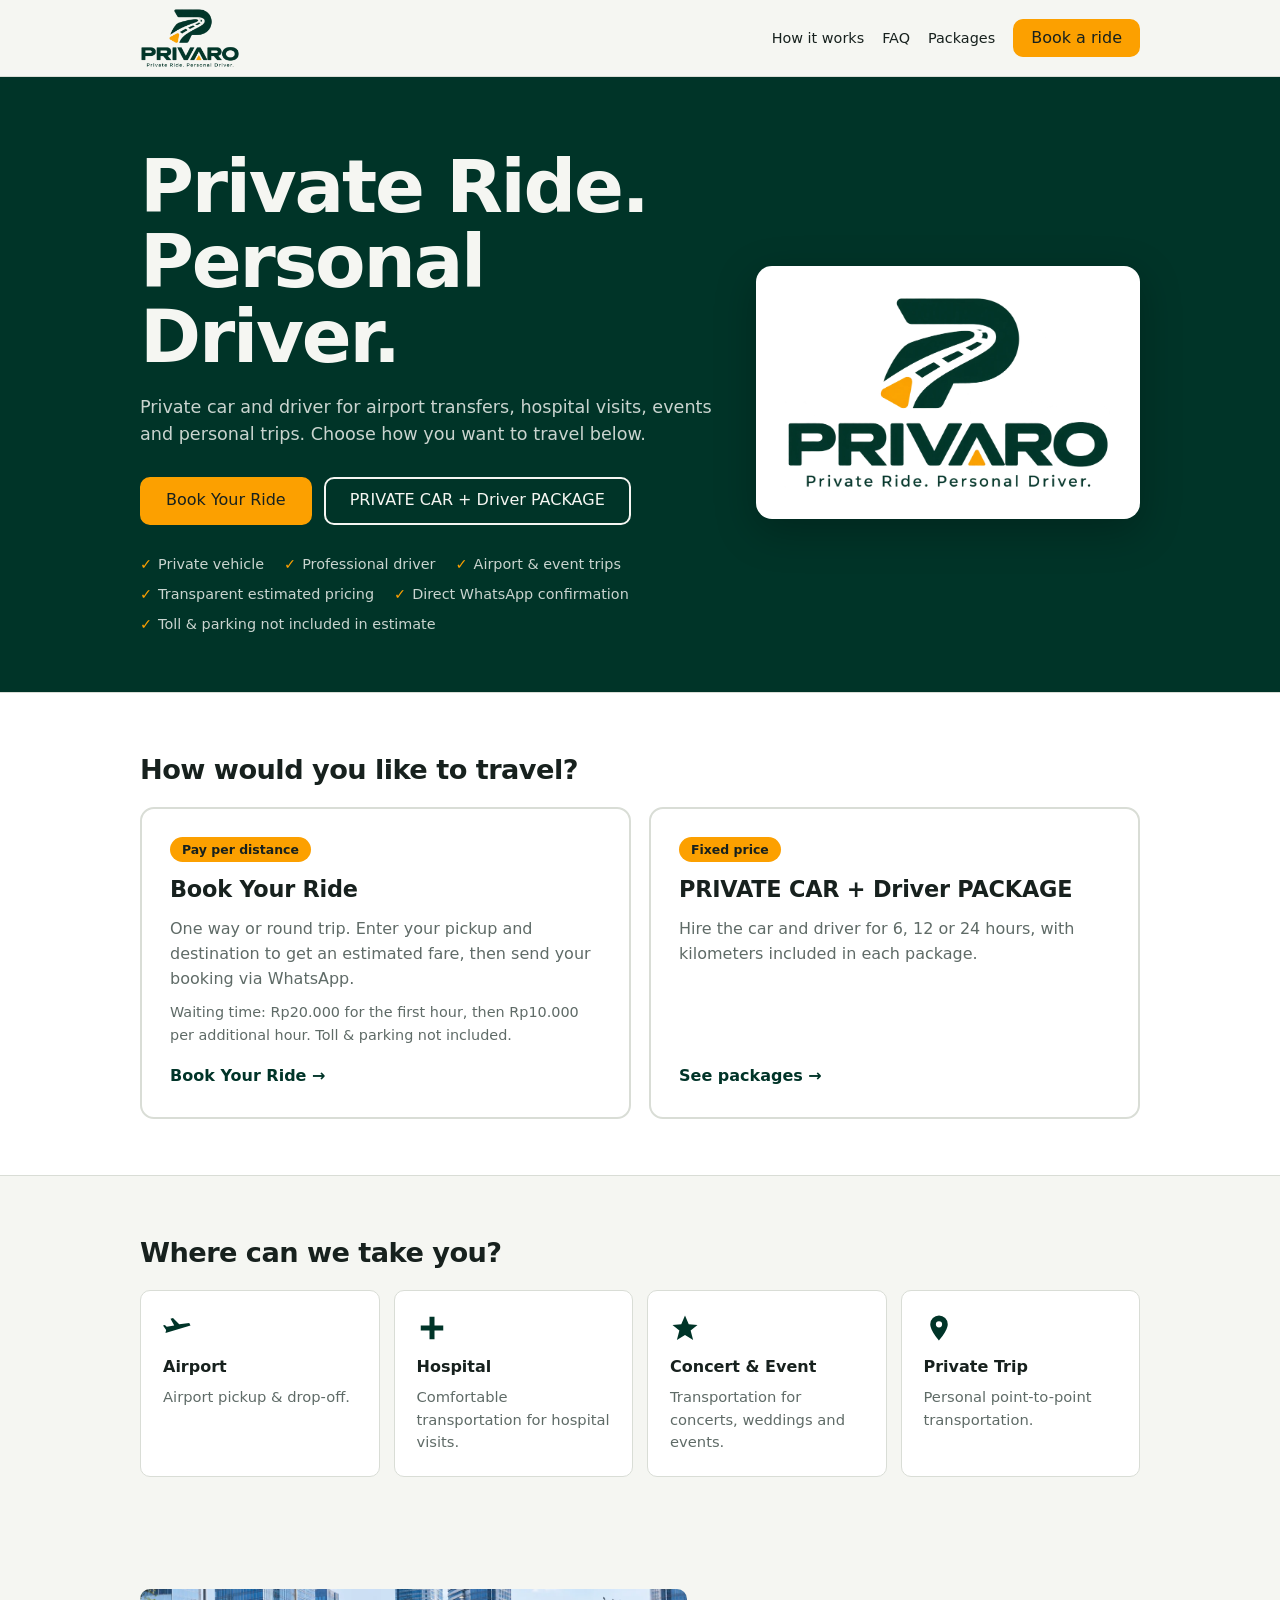
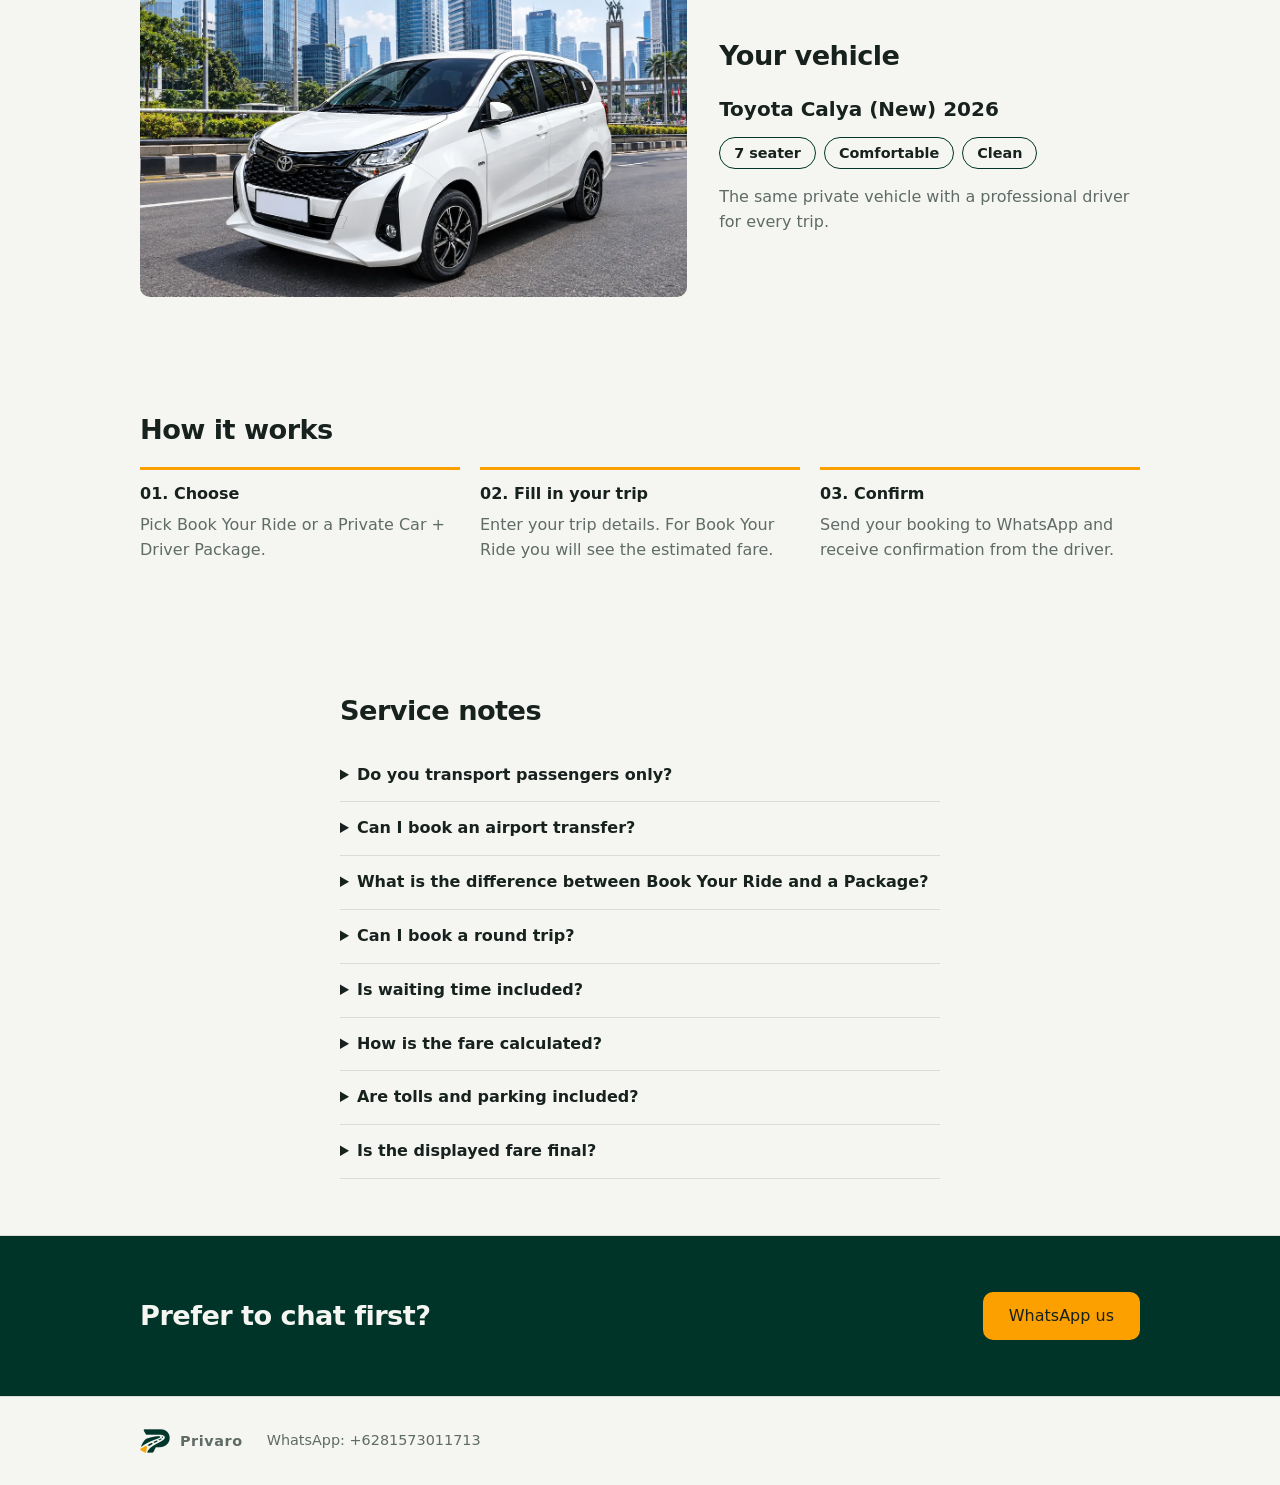
==== commit 38ad79f6: "Add files via upload" ====
--- a/index.html
+++ b/index.html
@@ -32,7 +32,7 @@
 <div class="choices">
   <a class="choice" href="book.html"><span class="tag">Pay per distance</span><b>Book Your Ride</b>
     <span>One way or round trip. Enter your pickup and destination to get an estimated fare, then send your booking via WhatsApp.</span>
-    <span class="price" data-fill="perKm"></span><span class="sub" data-fill="waiting"></span><span class="go">Book Your Ride &rarr;</span></a>
+    <span class="sub" data-fill="waiting"></span><span class="go">Book Your Ride &rarr;</span></a>
   <a class="choice" href="package.html"><span class="tag">Fixed price</span><b>PRIVATE CAR + Driver PACKAGE</b>
     <span>Hire the car and driver for 6, 12 or 24 hours, with kilometers included in each package.</span>
     <span class="go">See packages &rarr;</span></a>
--- a/css/style.css
+++ b/css/style.css
@@ -66,3 +66,9 @@
 .ph{font-size:clamp(1.8rem,5vw,2.6rem);margin:0 0 8px;letter-spacing:-.02em}
 .switch{margin:32px 0 0;padding-top:16px;border-top:1px solid var(--color-border);font-size:.95rem;color:var(--color-muted)}.switch a{color:var(--color-primary);font-weight:700}
 .bar nav a[aria-current]:not(.btn){font-weight:700}
+.ac{position:relative}
+.ac-list{position:absolute;left:0;right:0;top:100%;z-index:20;margin:4px 0 0;padding:4px;list-style:none;background:#fff;border:1.5px solid var(--color-border);border-radius:var(--r);box-shadow:0 12px 30px rgba(0,0,0,.16);max-height:300px;overflow:auto}
+.ac-opt{padding:10px 12px;border-radius:8px;cursor:pointer}.ac-opt b{display:block;font-size:.95rem}.ac-opt span{display:block;font-size:.82rem;color:var(--color-muted)}
+.ac-opt[aria-selected=true],.ac-opt:hover{background:#E9F1EE}
+.ac-attr{padding:6px 12px;font-size:.72rem;color:var(--color-muted);text-align:right}
+.ac-status{margin:4px 0 0;font-size:.82rem;color:var(--color-muted)}.ac-status:empty{display:none}.ac-status.ok{color:var(--color-success)}
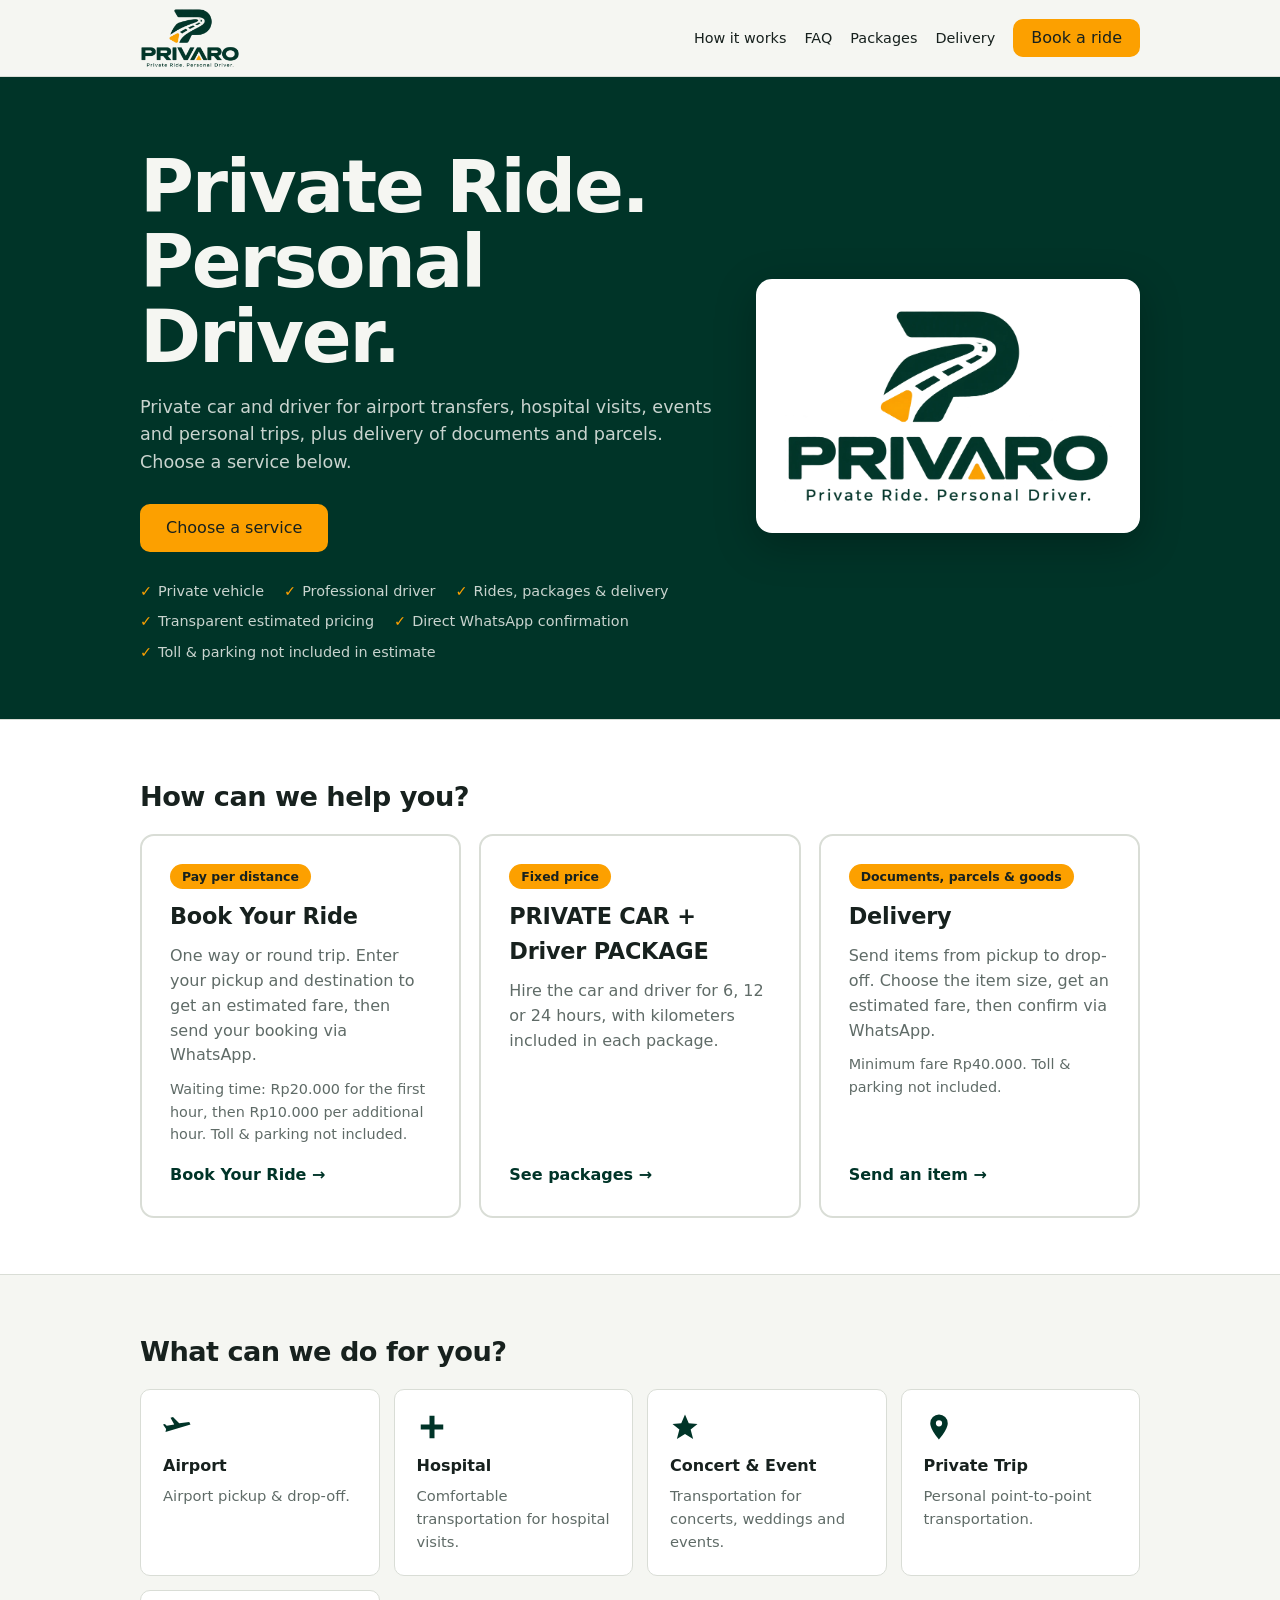
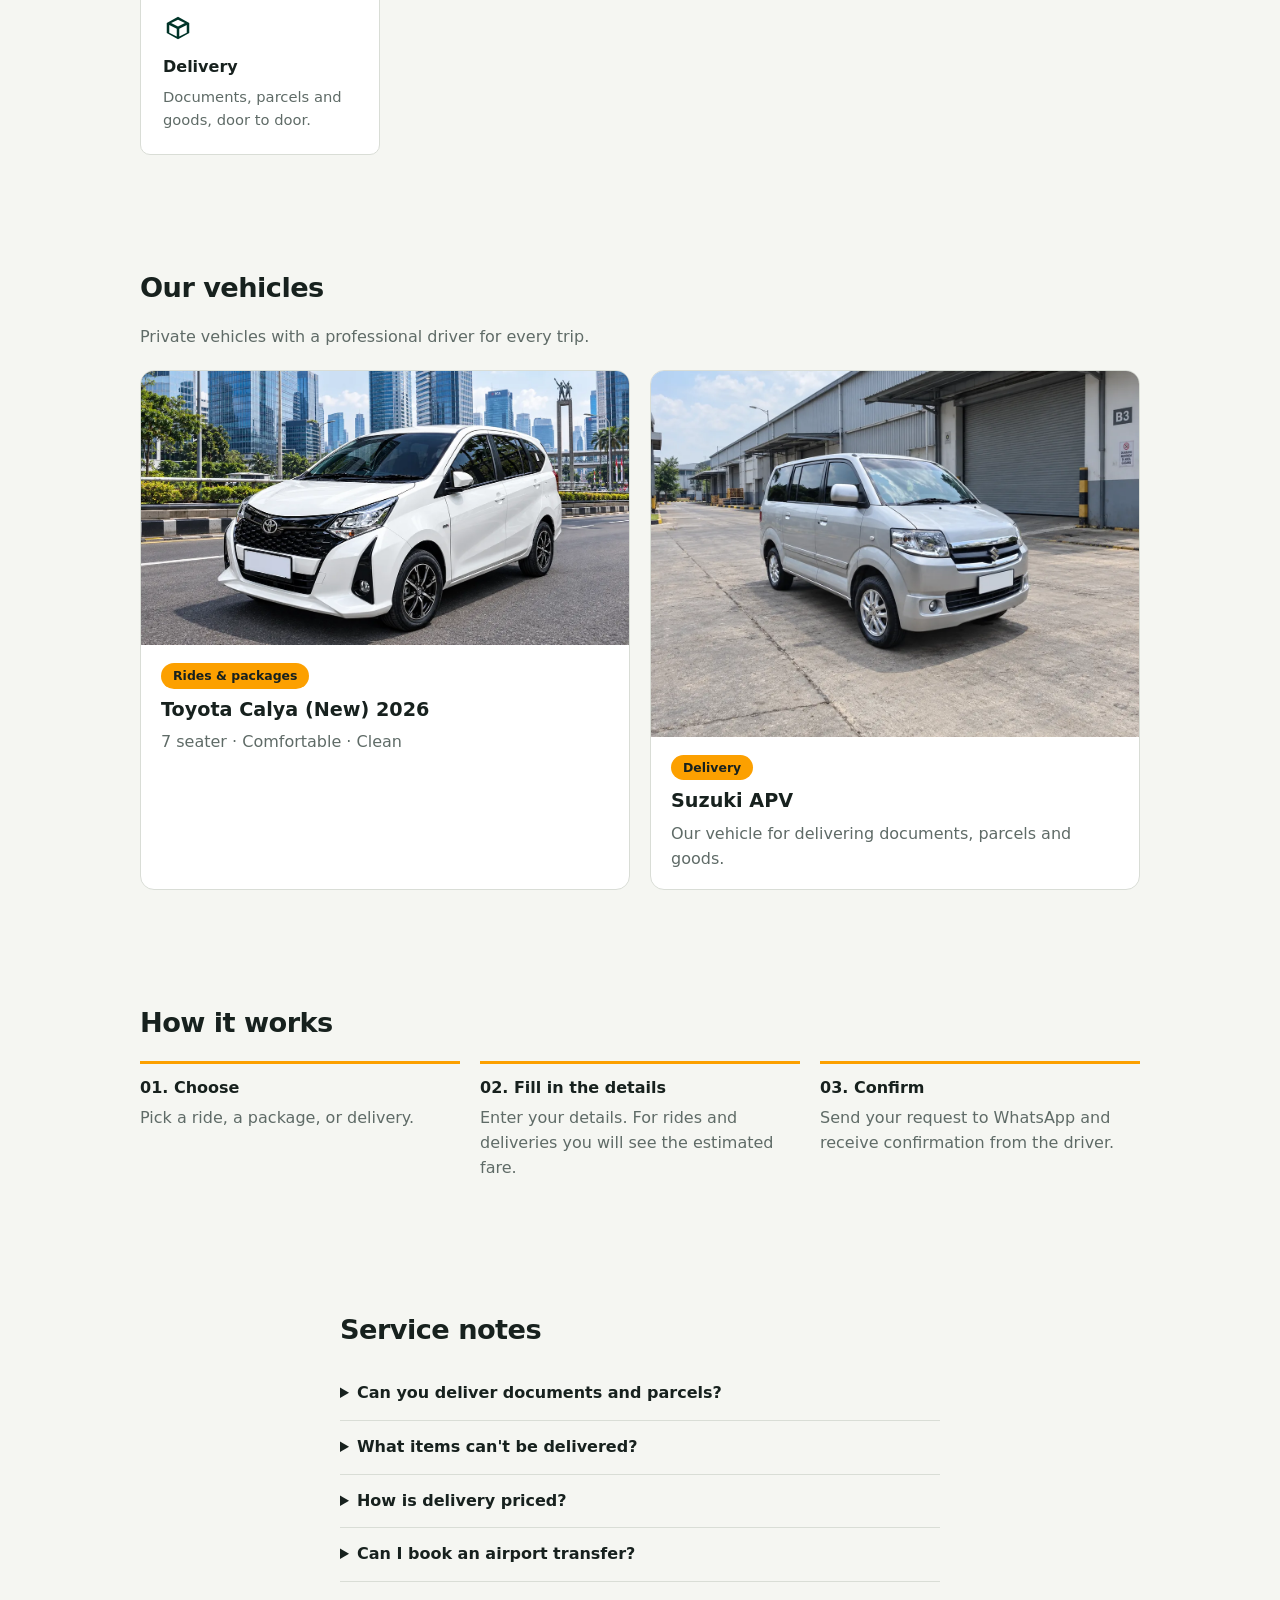
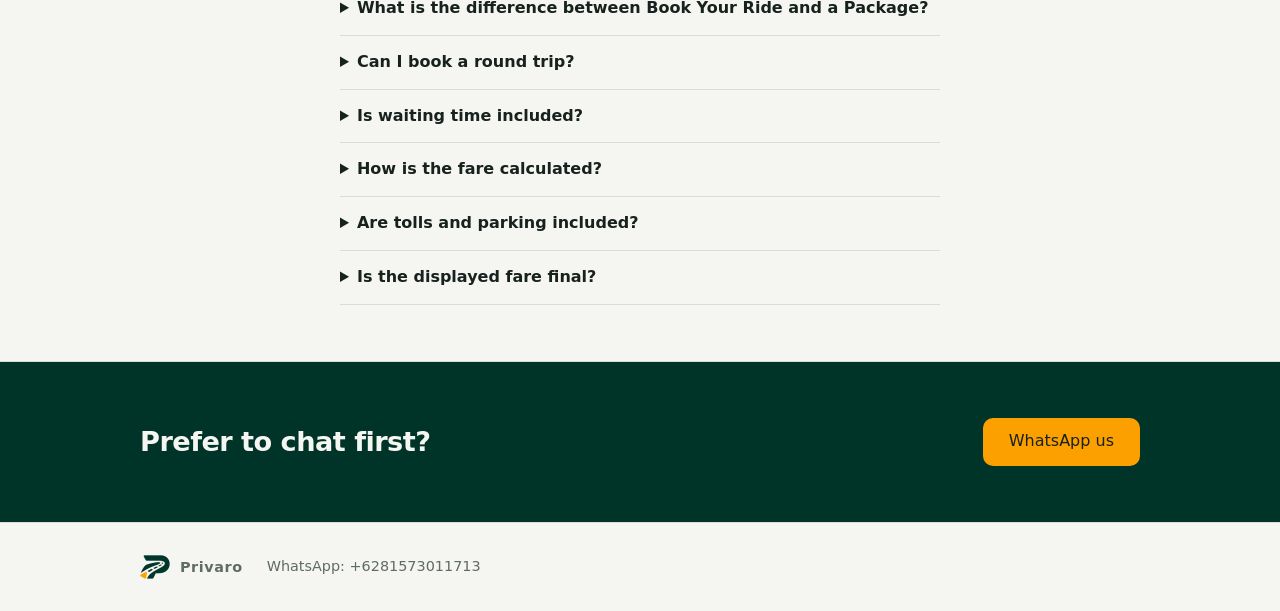
==== commit 475a732c: "Add files via upload" ====
--- a/index.html
+++ b/index.html
@@ -5,9 +5,9 @@
 <meta name="viewport" content="width=device-width, initial-scale=1">
 <meta name="referrer" content="strict-origin-when-cross-origin">
 <title>Privaro | Private Ride. Personal Driver.</title>
-<meta name="description" content="Privaro. Private Ride. Personal Driver. Private car with driver for airport transfers, hospital visits, events and personal trips.">
+<meta name="description" content="Privaro. Private Ride. Personal Driver. Private car with driver for airport transfers, hospital visits, events and personal trips, plus delivery of documents and parcels.">
 <meta property="og:title" content="Privaro | Private Ride. Personal Driver.">
-<meta property="og:description" content="Privaro. Private Ride. Personal Driver. Private car with driver for airport transfers, hospital visits, events and personal trips.">
+<meta property="og:description" content="Privaro. Private Ride. Personal Driver. Private car with driver for airport transfers, hospital visits, events and personal trips, plus delivery of documents and parcels.">
 <meta property="og:image" content="assets/og.png">
 <meta property="og:type" content="website">
 <link rel="icon" href="favicon.png" type="image/png">
@@ -17,18 +17,18 @@
 <body>
 <header class="top"><div class="wrap bar">
   <a class="brand" href="index.html" aria-label="Privaro, home"><img class="logo" src="assets/logo-header.webp" width="360" height="216" alt="Privaro. Private Ride. Personal Driver."></a>
-  <nav aria-label="Main"><a href="#how">How it works</a><a href="#faq">FAQ</a><a href="package.html">Packages</a><a class="btn sm" href="book.html">Book a ride</a></nav>
+  <nav aria-label="Main"><a href="#how">How it works</a><a href="#faq">FAQ</a><a href="package.html">Packages</a><a href="delivery.html">Delivery</a><a class="btn sm" href="book.html">Book a ride</a></nav>
 </div></header>
 <main>
 <section class="hero"><div class="wrap herogrid"><div>
   <h1>Private Ride.<br>Personal Driver.</h1>
-  <p class="lead">Private car and driver for airport transfers, hospital visits, events and personal trips. Choose how you want to travel below.</p>
-  <div class="cta"><a class="btn" href="book.html">Book Your Ride</a><a class="btn ghost" href="package.html">PRIVATE CAR + Driver PACKAGE</a></div>
-  <ul class="trust"><li>Private vehicle</li><li>Professional driver</li><li>Airport &amp; event trips</li><li>Transparent estimated pricing</li><li>Direct WhatsApp confirmation</li><li>Toll &amp; parking not included in estimate</li></ul></div>
+  <p class="lead">Private car and driver for airport transfers, hospital visits, events and personal trips, plus delivery of documents and parcels. Choose a service below.</p>
+  <div class="cta"><a class="btn" href="#choose">Choose a service</a></div>
+  <ul class="trust"><li>Private vehicle</li><li>Professional driver</li><li>Rides, packages &amp; delivery</li><li>Transparent estimated pricing</li><li>Direct WhatsApp confirmation</li><li>Toll &amp; parking not included in estimate</li></ul></div>
   <div class="logo-card"><img src="assets/logo.webp" width="900" height="541" alt="Privaro logo. Private Ride. Personal Driver."></div>
 </div></section>
 
-<section id="choose" class="band"><div class="wrap"><h2>How would you like to travel?</h2>
+<section id="choose" class="band"><div class="wrap"><h2>How can we help you?</h2>
 <div class="choices">
   <a class="choice" href="book.html"><span class="tag">Pay per distance</span><b>Book Your Ride</b>
     <span>One way or round trip. Enter your pickup and destination to get an estimated fare, then send your booking via WhatsApp.</span>
@@ -36,34 +36,41 @@
   <a class="choice" href="package.html"><span class="tag">Fixed price</span><b>PRIVATE CAR + Driver PACKAGE</b>
     <span>Hire the car and driver for 6, 12 or 24 hours, with kilometers included in each package.</span>
     <span class="go">See packages &rarr;</span></a>
+  <a class="choice" href="delivery.html"><span class="tag">Documents, parcels &amp; goods</span><b>Delivery</b>
+    <span>Send items from pickup to drop-off. Choose the item size, get an estimated fare, then confirm via WhatsApp.</span>
+    <span class="sub" data-fill="delivery"></span><span class="go">Send an item &rarr;</span></a>
 </div></div></section>
 
-<section id="services" class="wrap sec"><h2>Where can we take you?</h2>
+<section id="services" class="wrap sec"><h2>What can we do for you?</h2>
 <div class="cards">
   <div class="card info"><svg viewBox="0 0 24 24"><path d="M2 16l20-6-1-2-8 1-5-5-2 .5 3 5.5-6 1-1.5-1.5-1.5.5 2.5 3.5z"/></svg><b>Airport</b><span>Airport pickup &amp; drop-off.</span></div>
   <div class="card info"><svg viewBox="0 0 24 24"><path d="M10 3h4v7h7v4h-7v7h-4v-7H3v-4h7z"/></svg><b>Hospital</b><span>Comfortable transportation for hospital visits.</span></div>
   <div class="card info"><svg viewBox="0 0 24 24"><path d="M12 2l3 7 7 .5-5.5 4.5 2 7.5-6.5-4-6.5 4 2-7.5L2 9.5 9 9z"/></svg><b>Concert &amp; Event</b><span>Transportation for concerts, weddings and events.</span></div>
   <div class="card info"><svg viewBox="0 0 24 24"><path d="M12 2a7 7 0 0 0-7 7c0 5 7 13 7 13s7-8 7-13a7 7 0 0 0-7-7zm0 9.5A2.5 2.5 0 1 1 12 6.5a2.5 2.5 0 0 1 0 5z"/></svg><b>Private Trip</b><span>Personal point-to-point transportation.</span></div>
+<div class="card info"><svg viewBox="0 0 24 24"><path d="M21 8l-9-5-9 5v8l9 5 9-5V8zm-9-2.7L17.5 8 12 10.7 6.5 8 12 5.3zM5 9.6l6 3v6.2l-6-3V9.6zm8 9.2v-6.2l6-3v6.2l-6 3z"/></svg><b>Delivery</b><span>Documents, parcels and goods, door to door.</span></div>
 </div></section>
 
-<section id="vehicle" class="wrap sec"><div class="vehicle">
-  <img src="assets/car.webp" width="1200" height="675" loading="lazy" alt="White Toyota Calya used by Privaro on a Jakarta main road">
-  <div><h2>Your vehicle</h2>
-    <p class="vname">Toyota Calya (New) 2026</p>
-    <ul class="specs"><li>7 seater</li><li>Comfortable</li><li>Clean</li></ul>
-    <p class="muted">The same private vehicle with a professional driver for every trip.</p></div>
+<section id="vehicle" class="wrap sec"><h2>Our vehicles</h2>
+<p class="muted">Private vehicles with a professional driver for every trip.</p>
+<div class="vehicles">
+  <figure class="vcard"><img src="assets/car.webp" width="1200" height="675" loading="lazy" alt="White Toyota Calya used by Privaro on a Jakarta main road">
+    <figcaption><span class="tag">Rides &amp; packages</span><b>Toyota Calya (New) 2026</b><span>7 seater &middot; Comfortable &middot; Clean</span></figcaption></figure>
+  <figure class="vcard"><img src="assets/delivery-car.webp" width="1200" height="900" loading="lazy" alt="Silver Suzuki APV used by Privaro for delivery">
+    <figcaption><span class="tag">Delivery</span><b>Suzuki APV</b><span>Our vehicle for delivering documents, parcels and goods.</span></figcaption></figure>
 </div></section>
 
 <section id="how" class="wrap sec"><h2>How it works</h2>
-<ol class="steps"><li><b>01. Choose</b><span>Pick Book Your Ride or a Private Car + Driver Package.</span></li><li><b>02. Fill in your trip</b><span>Enter your trip details. For Book Your Ride you will see the estimated fare.</span></li><li><b>03. Confirm</b><span>Send your booking to WhatsApp and receive confirmation from the driver.</span></li></ol></section>
+<ol class="steps"><li><b>01. Choose</b><span>Pick a ride, a package, or delivery.</span></li><li><b>02. Fill in the details</b><span>Enter your details. For rides and deliveries you will see the estimated fare.</span></li><li><b>03. Confirm</b><span>Send your request to WhatsApp and receive confirmation from the driver.</span></li></ol></section>
 
 <section id="faq" class="wrap sec narrow"><h2>Service notes</h2>
-<details><summary>Do you transport passengers only?</summary><p>Yes. This service is for passenger transportation. It is not a courier or delivery service.</p></details>
+<details><summary>Can you deliver documents and parcels?</summary><p>Yes. Our Delivery service carries documents, parcels and goods that fit in the car, from pickup to drop-off. Larger or heavier items are quoted via WhatsApp.</p></details>
+<details><summary>What items can't be delivered?</summary><p>Illegal goods, drugs and weapons; explosives, fuel and other flammable or hazardous materials; and anything the driver cannot legally carry. Other items may be declined by the driver.</p></details>
+<details><summary>How is delivery priced?</summary><p>By the estimated distance with a minimum fare, plus a small surcharge for medium and large items. Toll and parking are not included.</p></details>
 <details><summary>Can I book an airport transfer?</summary><p>Yes. Airport pickup and drop-off are supported.</p></details>
 <details><summary>What is the difference between Book Your Ride and a Package?</summary><p>Book Your Ride is priced by the estimated distance, one way or round trip, with waiting time charged separately. A Package is a fixed price for 6, 12 or 24 hours with included kilometers.</p></details>
 <details><summary>Can I book a round trip?</summary><p>Yes.</p></details>
 <details><summary>Is waiting time included?</summary><p>Waiting time is charged separately.</p></details>
-<details><summary>How is the fare calculated?</summary><p>The estimated fare is based on the estimated road distance and selected waiting time.</p></details>
+<details><summary>How is the fare calculated?</summary><p>For rides, the estimated fare is based on the estimated road distance and selected waiting time. For deliveries, it is based on the estimated road distance (with a minimum fare) and the item size.</p></details>
 <details><summary>Are tolls and parking included?</summary><p>No. Toll and parking fees are not included in the estimated fare unless specifically agreed.</p></details>
 <details><summary>Is the displayed fare final?</summary><p>No. The website provides an estimate. Final fare is confirmed by the driver.</p></details>
 </section>
@@ -73,6 +80,7 @@
 <footer class="wrap foot"><b class="brand"><img class="mark" src="assets/mark.png" width="24" height="24" alt=""><span data-brand>Privaro</span></b><span id="fWa"></span><span id="fArea"></span><span id="fHours"></span></footer>
 <script src="js/config.js"></script>
 <script src="js/services/pricingService.js"></script>
+<script src="js/delivery-pricing.js"></script>
 <script src="js/site.js"></script>
 </body>
 </html>
--- a/css/style.css
+++ b/css/style.css
@@ -72,3 +72,20 @@
 .ac-opt[aria-selected=true],.ac-opt:hover{background:#E9F1EE}
 .ac-attr{padding:6px 12px;font-size:.72rem;color:var(--color-muted);text-align:right}
 .ac-status{margin:4px 0 0;font-size:.82rem;color:var(--color-muted)}.ac-status:empty{display:none}.ac-status.ok{color:var(--color-success)}
+.tabs{display:flex;gap:4px;margin:0 0 20px;border-bottom:1px solid var(--color-border)}
+.tabs a{padding:10px 18px;text-decoration:none;color:var(--color-muted);font-weight:600;border-bottom:3px solid transparent;margin-bottom:-1px}
+.tabs a[aria-current=page]{color:var(--color-primary);border-bottom-color:var(--color-accent);font-weight:800}
+.opts{display:grid;gap:10px;margin-top:8px}.opt{margin:0;font-weight:400;position:relative}.opt input{position:absolute;opacity:0}
+.opt span{display:flex;flex-direction:column;gap:2px;border:1.5px solid var(--color-border);border-radius:10px;padding:12px 14px;cursor:pointer;background:#fff}
+.opt small{color:var(--color-muted)}.opt em{font-style:normal;font-weight:700;color:var(--color-primary);font-size:.85rem}
+.opt input:checked+span{border-color:var(--color-primary);background:#E9F1EE}
+.opt input:focus-visible+span{outline:3px solid var(--color-accent);outline-offset:2px}
+details.plain{margin:14px 0 0;border:0;padding:0}details.plain summary{font-weight:600;font-size:.92rem;color:var(--color-primary)}details.plain ul{margin:8px 0 0;padding-left:20px;color:var(--color-muted);font-size:.9rem}
+.vehicles{display:grid;grid-template-columns:repeat(auto-fit,minmax(300px,1fr));gap:20px;margin-top:20px}
+.vcard{margin:0;background:var(--color-surface);border:1px solid var(--color-border);border-radius:14px;overflow:hidden}
+.vcard img{width:100%;height:auto;display:block}
+.vcard figcaption{display:flex;flex-direction:column;gap:6px;padding:18px 20px}.vcard figcaption b{font-size:1.2rem}.vcard figcaption span:not(.tag){color:var(--color-muted)}
+.vcard .tag{align-self:flex-start;background:var(--color-accent);color:#17211E;font-weight:700;font-size:.78rem;border-radius:999px;padding:3px 12px}
+.vstrip{display:flex;gap:16px;align-items:center;margin:0 0 16px;background:var(--color-background);border:1px solid var(--color-border);border-radius:12px;padding:10px}
+.vstrip img{width:150px;height:auto;border-radius:8px;flex:none}.vstrip div{display:flex;flex-direction:column;gap:2px}.vstrip span{color:var(--color-muted);font-size:.9rem}
+@media(max-width:480px){.vstrip{flex-direction:column;align-items:flex-start}.vstrip img{width:100%}}
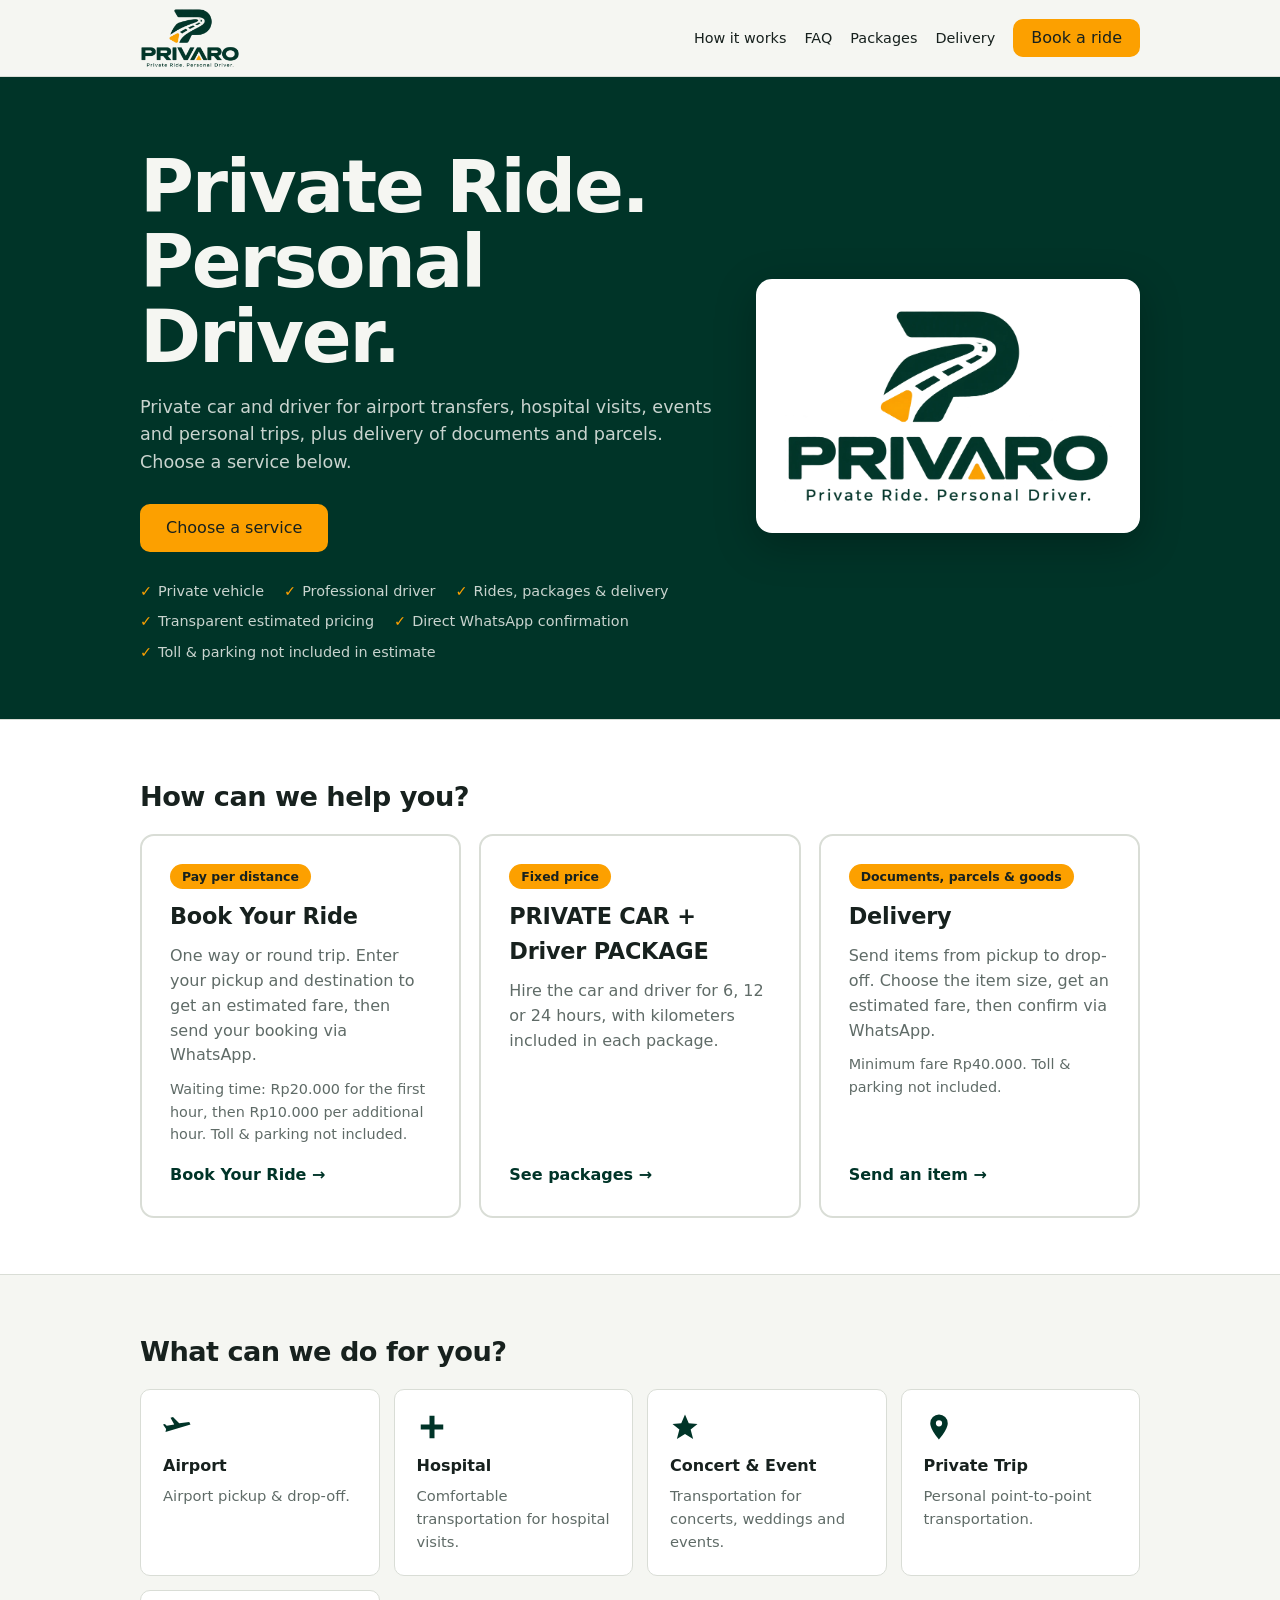
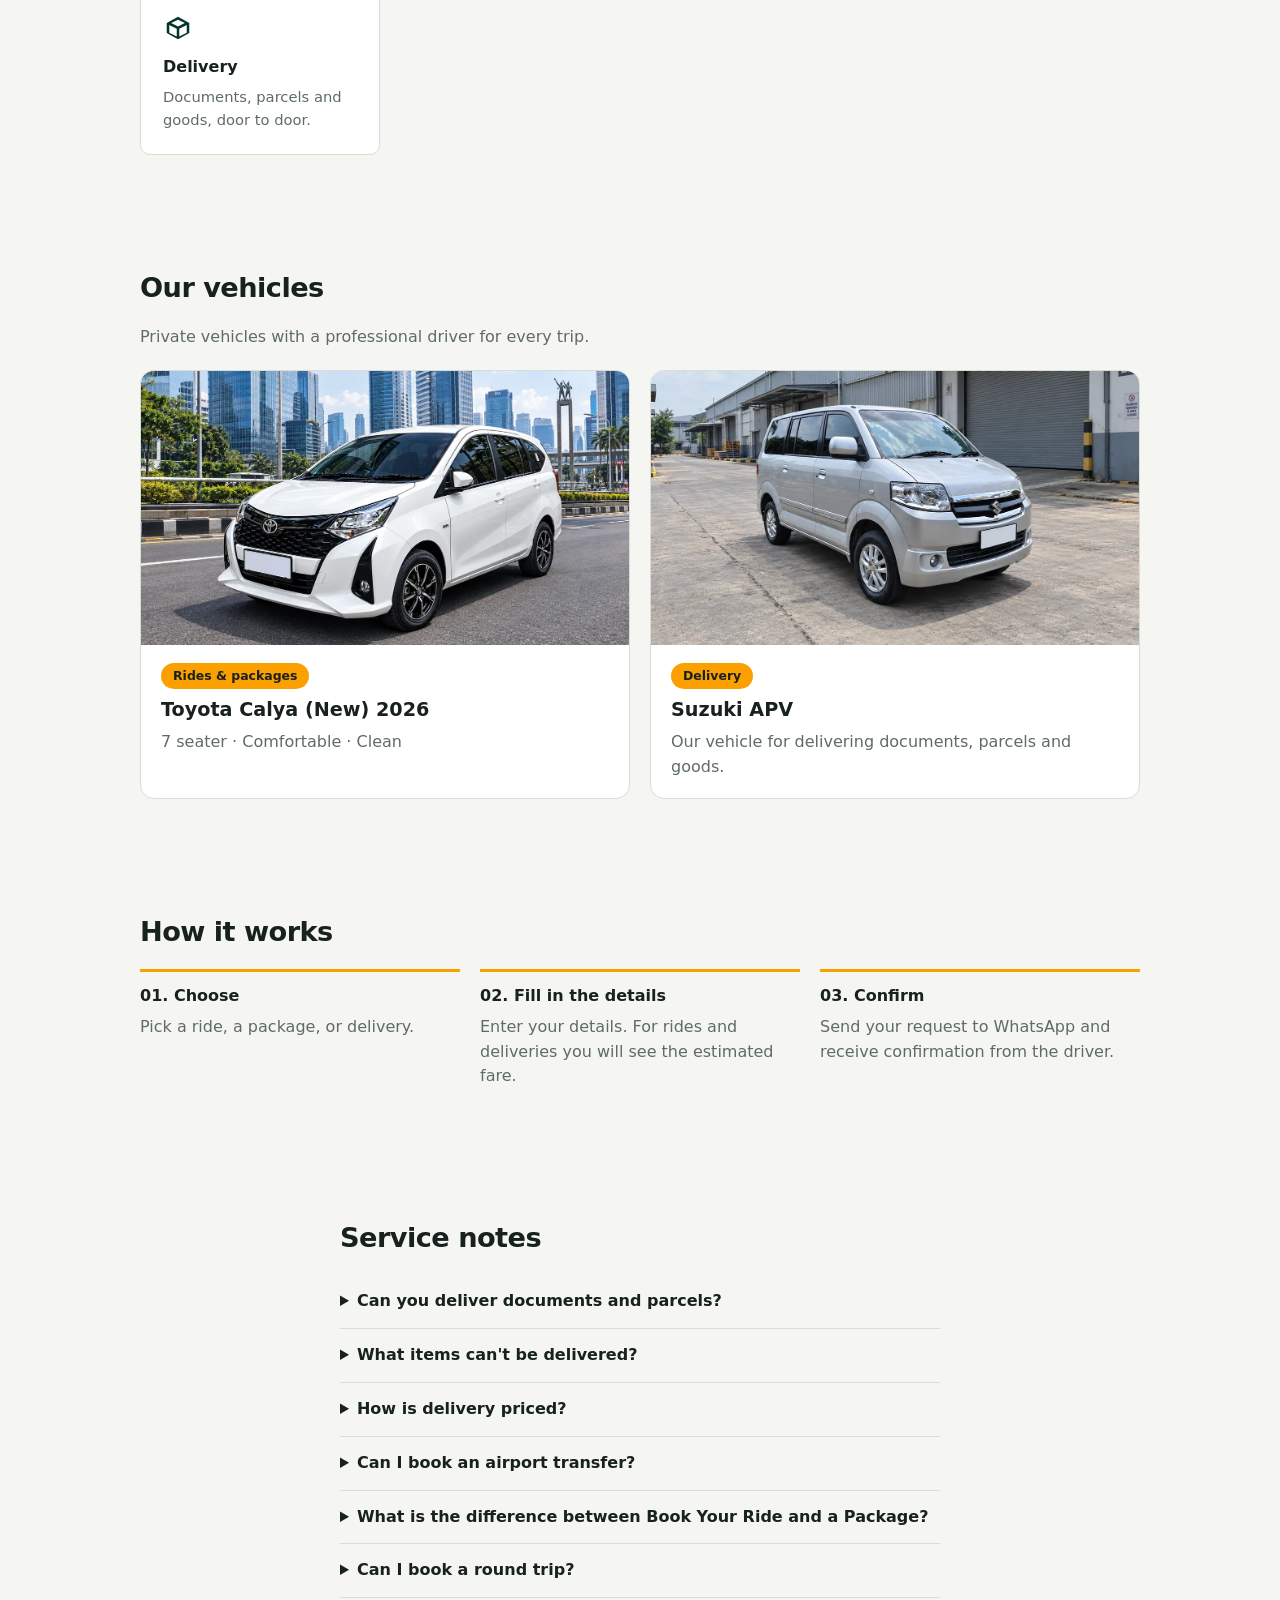
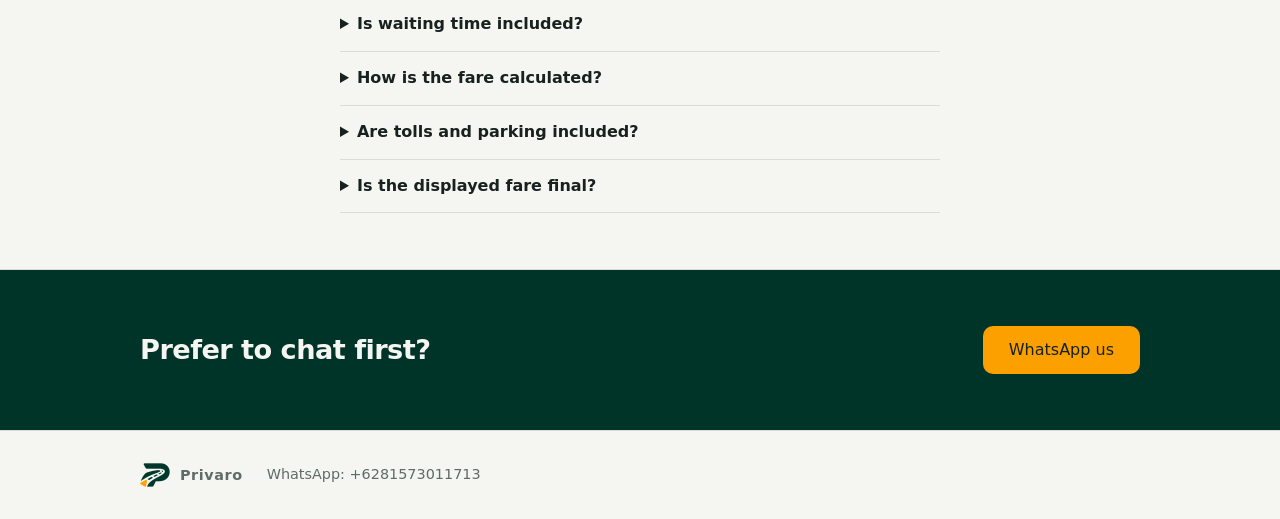
==== commit 4cd3b752: "Add files via upload" ====
--- a/index.html
+++ b/index.html
@@ -55,7 +55,7 @@
 <div class="vehicles">
   <figure class="vcard"><img src="assets/car.webp" width="1200" height="675" loading="lazy" alt="White Toyota Calya used by Privaro on a Jakarta main road">
     <figcaption><span class="tag">Rides &amp; packages</span><b>Toyota Calya (New) 2026</b><span>7 seater &middot; Comfortable &middot; Clean</span></figcaption></figure>
-  <figure class="vcard"><img src="assets/delivery-car.webp" width="1200" height="900" loading="lazy" alt="Silver Suzuki APV used by Privaro for delivery">
+  <figure class="vcard"><img src="assets/delivery-car.webp" width="1200" height="675" loading="lazy" alt="Silver Suzuki APV used by Privaro for delivery">
     <figcaption><span class="tag">Delivery</span><b>Suzuki APV</b><span>Our vehicle for delivering documents, parcels and goods.</span></figcaption></figure>
 </div></section>
 
@@ -65,7 +65,7 @@
 <section id="faq" class="wrap sec narrow"><h2>Service notes</h2>
 <details><summary>Can you deliver documents and parcels?</summary><p>Yes. Our Delivery service carries documents, parcels and goods that fit in the car, from pickup to drop-off. Larger or heavier items are quoted via WhatsApp.</p></details>
 <details><summary>What items can't be delivered?</summary><p>Illegal goods, drugs and weapons; explosives, fuel and other flammable or hazardous materials; and anything the driver cannot legally carry. Other items may be declined by the driver.</p></details>
-<details><summary>How is delivery priced?</summary><p>By the estimated distance with a minimum fare, plus a small surcharge for medium and large items. Toll and parking are not included.</p></details>
+<details><summary>How is delivery priced?</summary><p>By the estimated distance with a minimum fare, plus a surcharge for larger items. Toll and parking are not included.</p></details>
 <details><summary>Can I book an airport transfer?</summary><p>Yes. Airport pickup and drop-off are supported.</p></details>
 <details><summary>What is the difference between Book Your Ride and a Package?</summary><p>Book Your Ride is priced by the estimated distance, one way or round trip, with waiting time charged separately. A Package is a fixed price for 6, 12 or 24 hours with included kilometers.</p></details>
 <details><summary>Can I book a round trip?</summary><p>Yes.</p></details>
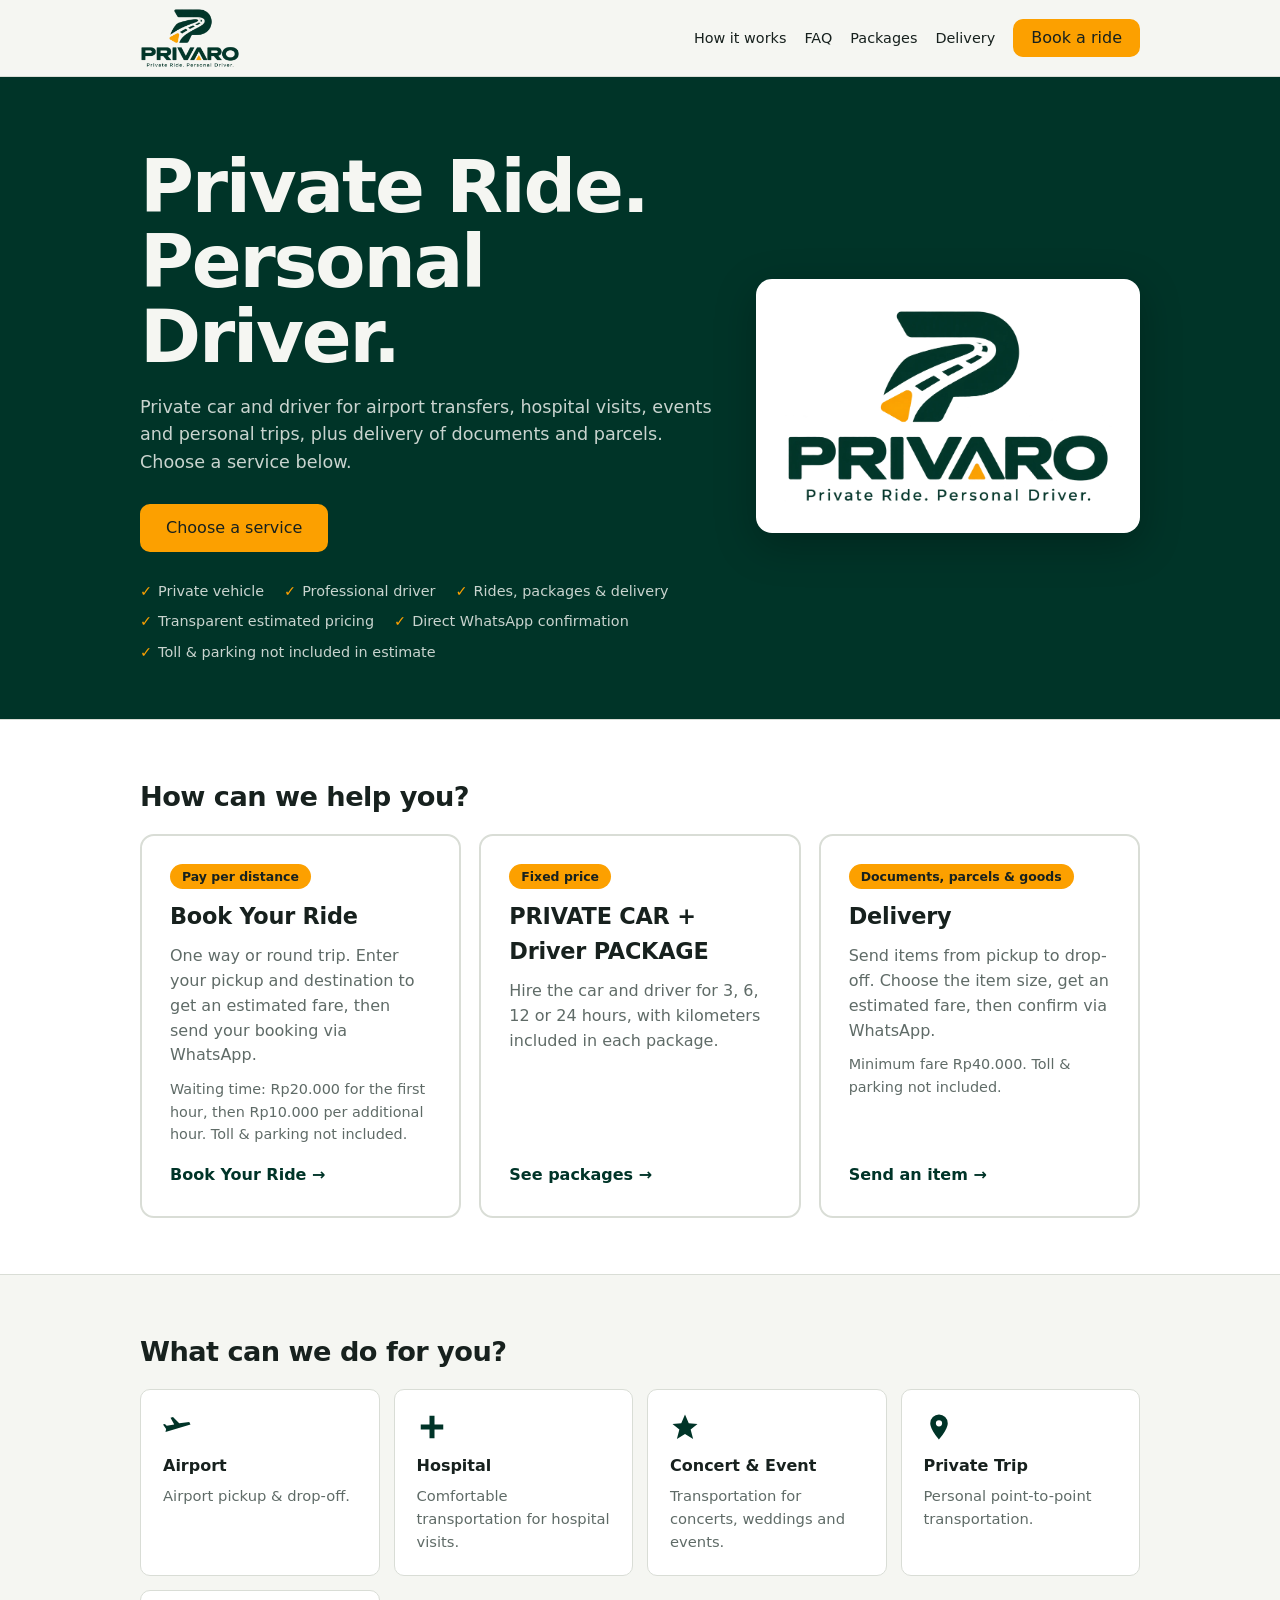
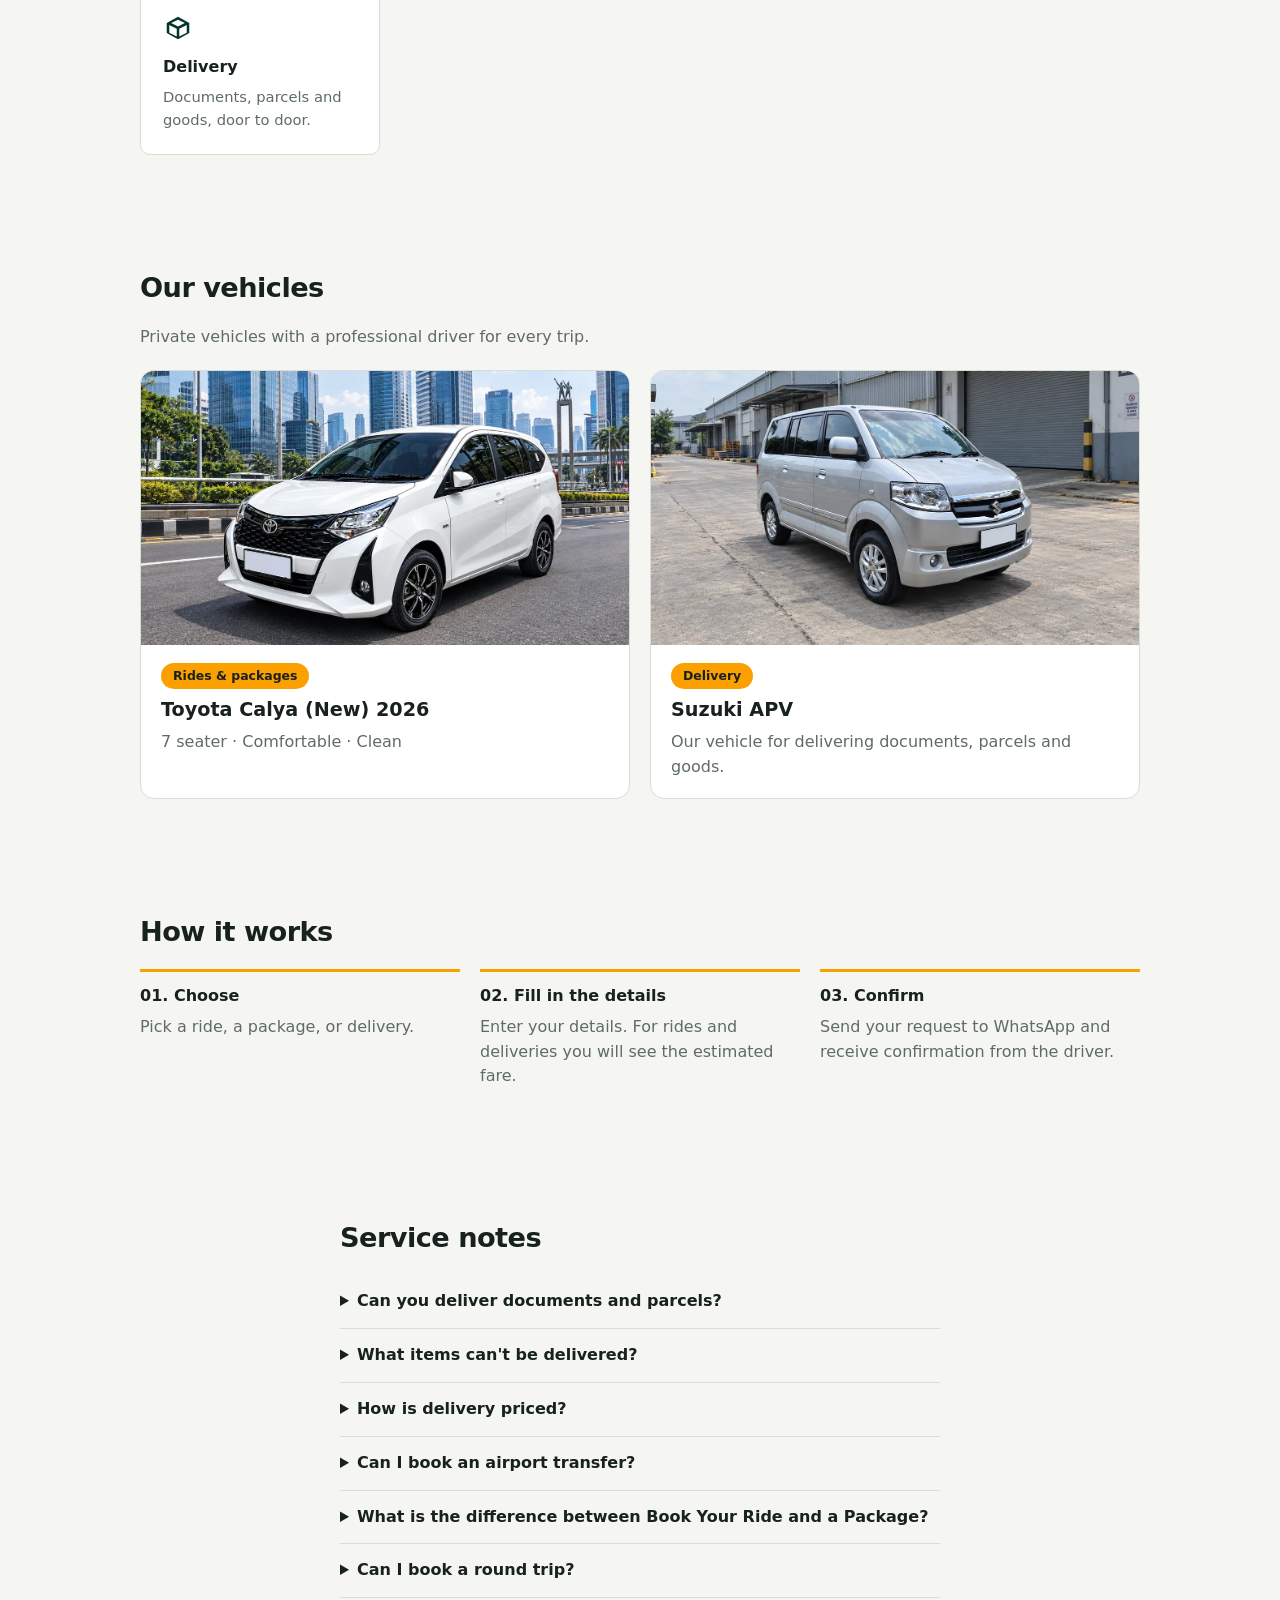
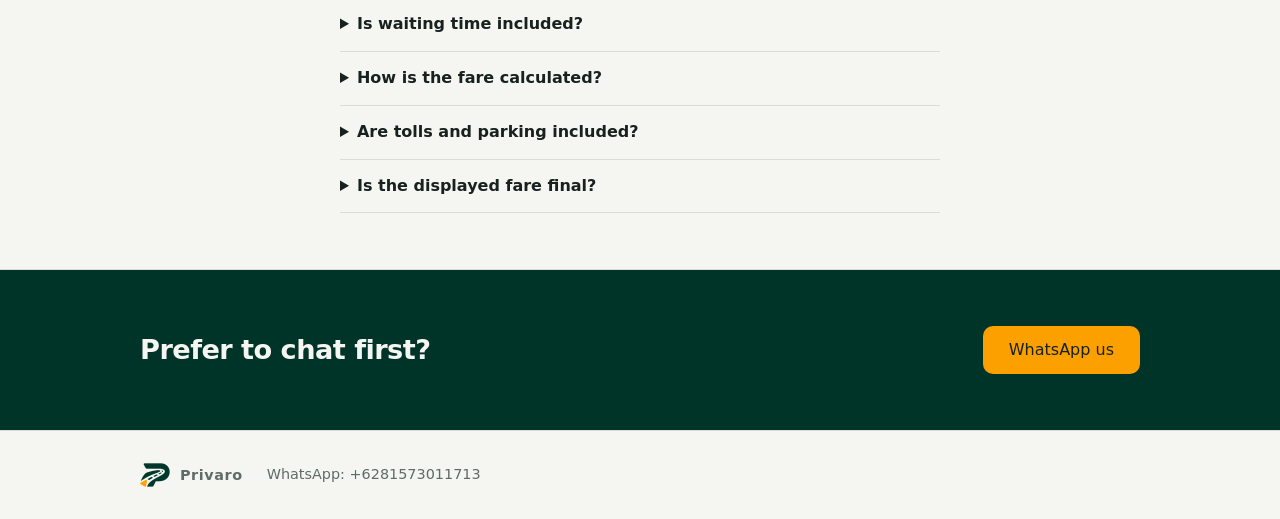
==== commit 8ef1205c: "Add files via upload" ====
--- a/index.html
+++ b/index.html
@@ -34,7 +34,7 @@
     <span>One way or round trip. Enter your pickup and destination to get an estimated fare, then send your booking via WhatsApp.</span>
     <span class="sub" data-fill="waiting"></span><span class="go">Book Your Ride &rarr;</span></a>
   <a class="choice" href="package.html"><span class="tag">Fixed price</span><b>PRIVATE CAR + Driver PACKAGE</b>
-    <span>Hire the car and driver for 6, 12 or 24 hours, with kilometers included in each package.</span>
+    <span>Hire the car and driver for 3, 6, 12 or 24 hours, with kilometers included in each package.</span>
     <span class="go">See packages &rarr;</span></a>
   <a class="choice" href="delivery.html"><span class="tag">Documents, parcels &amp; goods</span><b>Delivery</b>
     <span>Send items from pickup to drop-off. Choose the item size, get an estimated fare, then confirm via WhatsApp.</span>
@@ -67,7 +67,7 @@
 <details><summary>What items can't be delivered?</summary><p>Illegal goods, drugs and weapons; explosives, fuel and other flammable or hazardous materials; and anything the driver cannot legally carry. Other items may be declined by the driver.</p></details>
 <details><summary>How is delivery priced?</summary><p>By the estimated distance with a minimum fare, plus a surcharge for larger items. Toll and parking are not included.</p></details>
 <details><summary>Can I book an airport transfer?</summary><p>Yes. Airport pickup and drop-off are supported.</p></details>
-<details><summary>What is the difference between Book Your Ride and a Package?</summary><p>Book Your Ride is priced by the estimated distance, one way or round trip, with waiting time charged separately. A Package is a fixed price for 6, 12 or 24 hours with included kilometers.</p></details>
+<details><summary>What is the difference between Book Your Ride and a Package?</summary><p>Book Your Ride is priced by the estimated distance, one way or round trip, with waiting time charged separately. A Package is a fixed price for 3, 6, 12 or 24 hours with included kilometers.</p></details>
 <details><summary>Can I book a round trip?</summary><p>Yes.</p></details>
 <details><summary>Is waiting time included?</summary><p>Waiting time is charged separately.</p></details>
 <details><summary>How is the fare calculated?</summary><p>For rides, the estimated fare is based on the estimated road distance and selected waiting time. For deliveries, it is based on the estimated road distance (with a minimum fare) and the item size.</p></details>
--- a/css/style.css
+++ b/css/style.css
@@ -89,3 +89,4 @@
 .vstrip{display:flex;gap:16px;align-items:center;margin:0 0 16px;background:var(--color-background);border:1px solid var(--color-border);border-radius:12px;padding:10px}
 .vstrip img{width:150px;height:auto;border-radius:8px;flex:none}.vstrip div{display:flex;flex-direction:column;gap:2px}.vstrip span{color:var(--color-muted);font-size:.9rem}
 @media(max-width:480px){.vstrip{flex-direction:column;align-items:flex-start}.vstrip img{width:100%}}
+.addstop{margin-top:12px}.linkbtn{background:none;border:0;color:var(--color-muted);text-decoration:underline;cursor:pointer;padding:6px 0;font:inherit;font-size:.9rem}
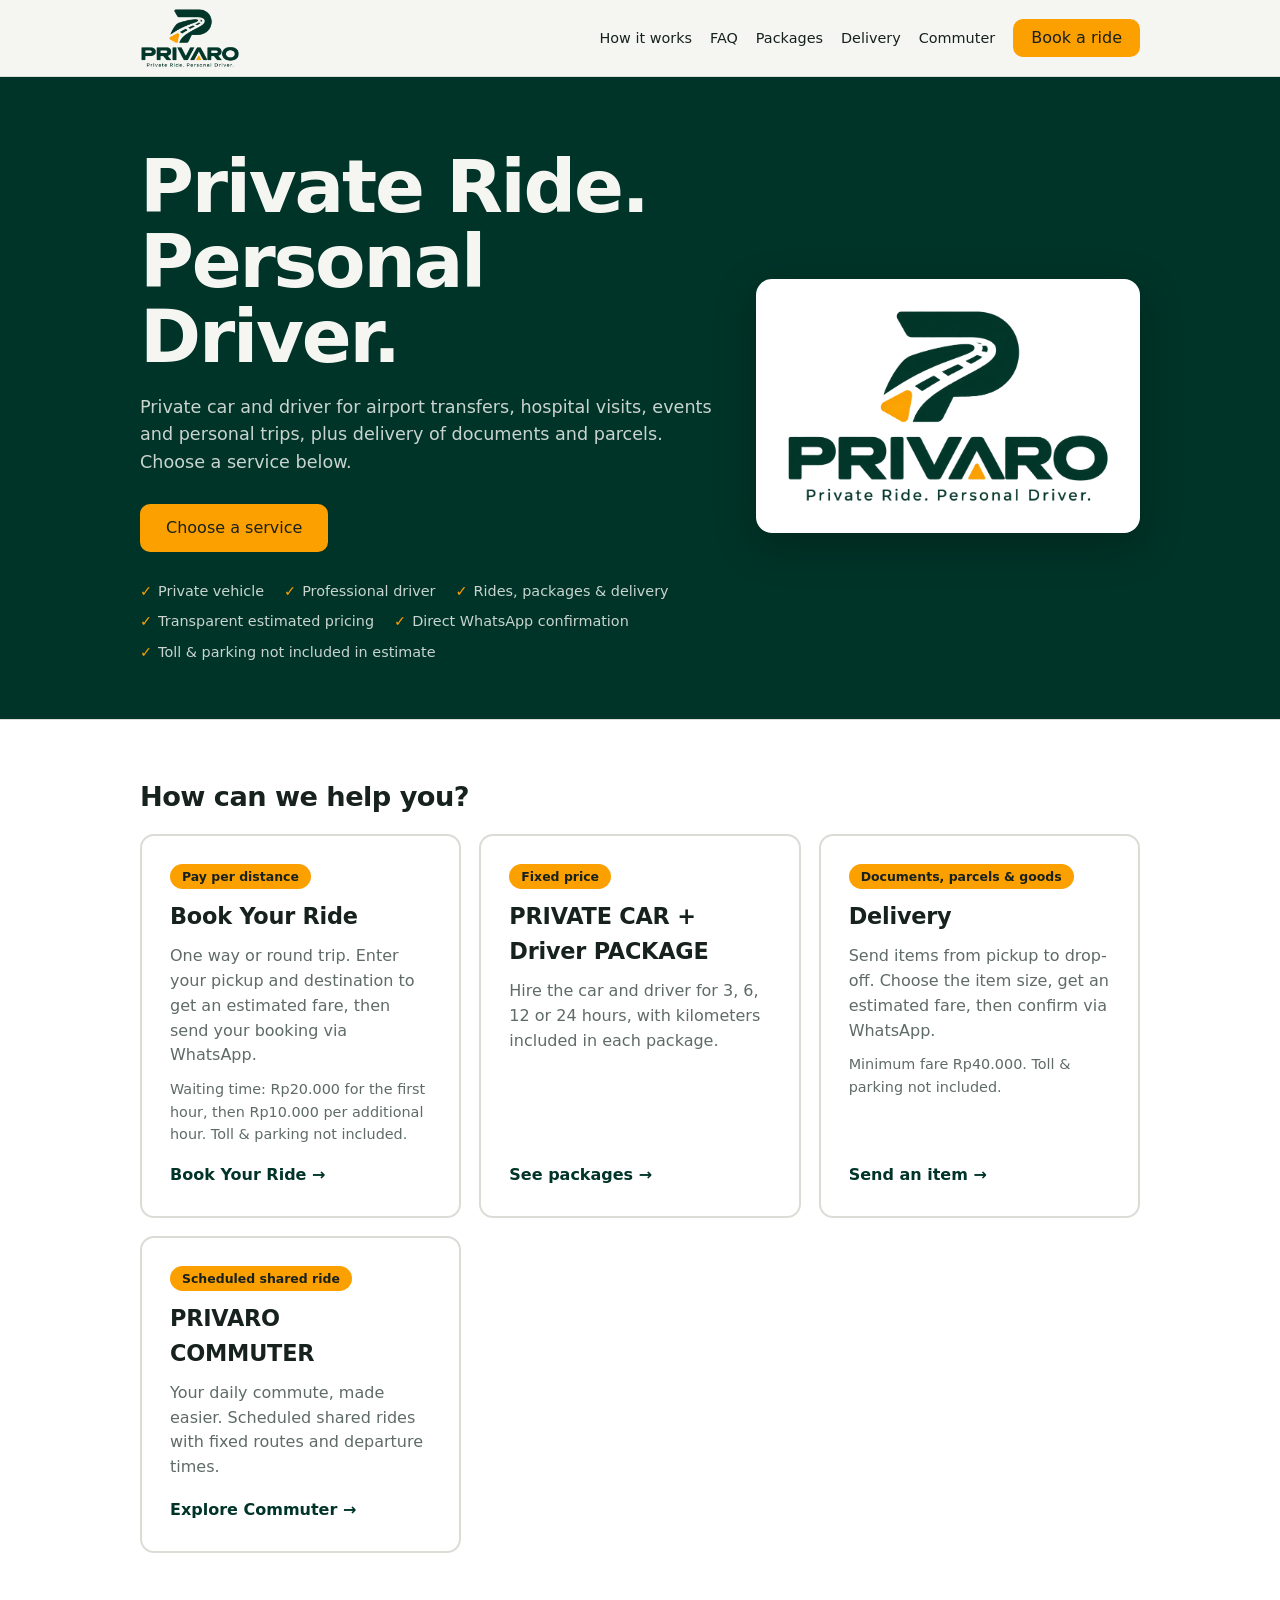
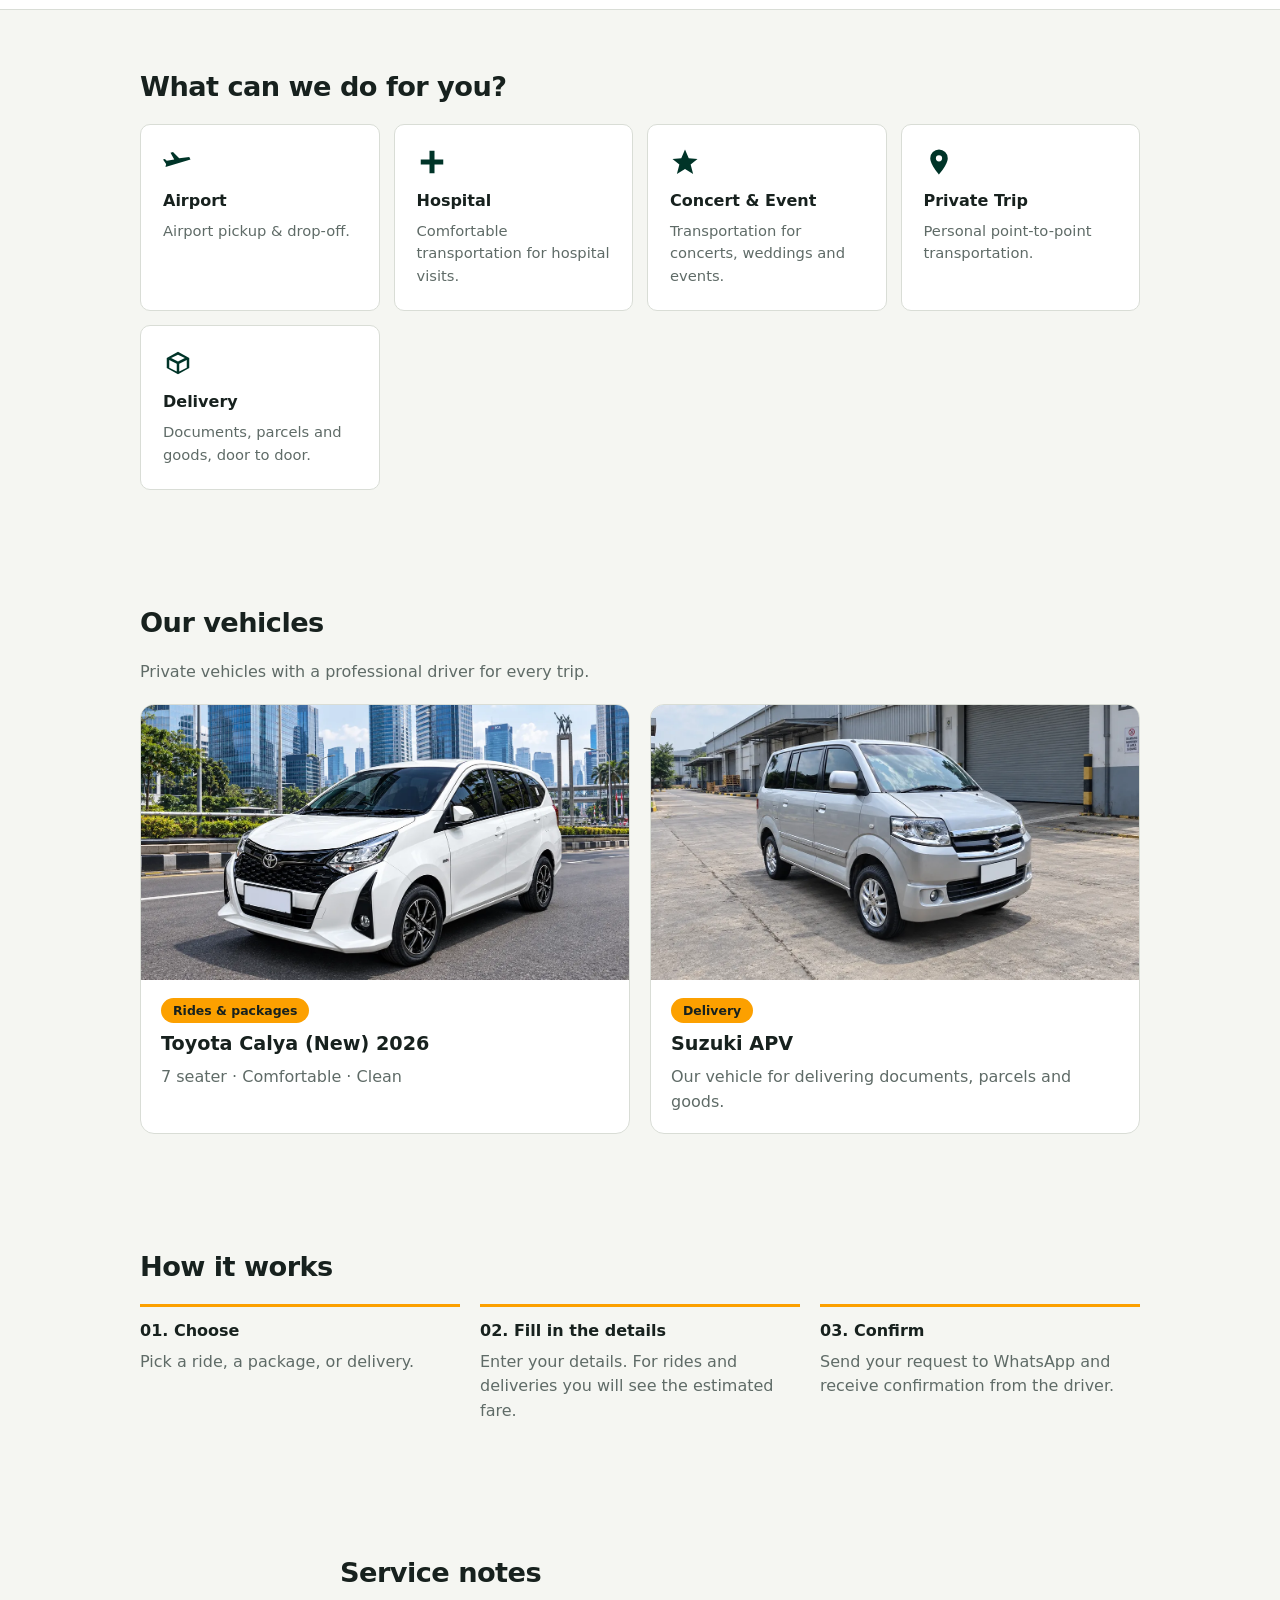
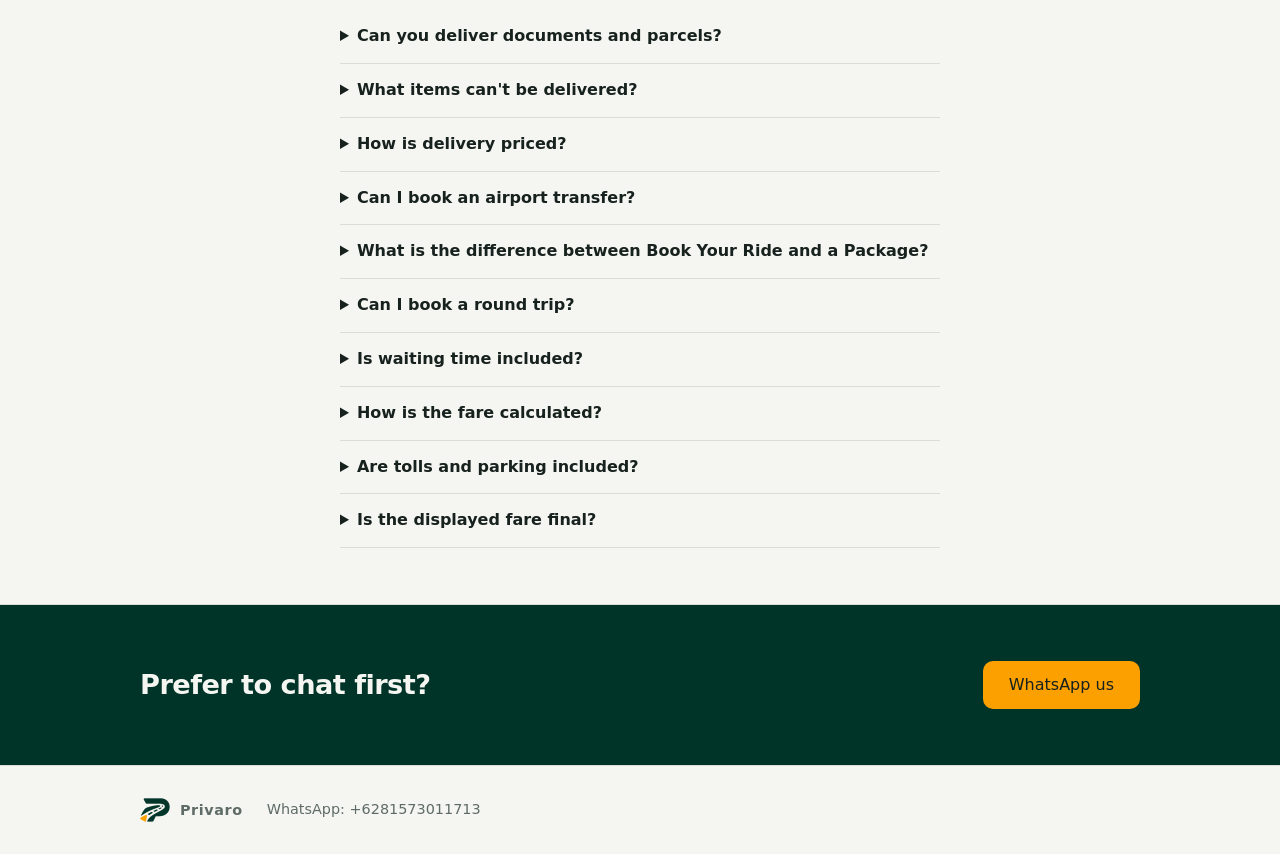
==== commit 2b426976: "Add files via upload" ====
--- a/index.html
+++ b/index.html
@@ -17,7 +17,7 @@
 <body>
 <header class="top"><div class="wrap bar">
   <a class="brand" href="index.html" aria-label="Privaro, home"><img class="logo" src="assets/logo-header.webp" width="360" height="216" alt="Privaro. Private Ride. Personal Driver."></a>
-  <nav aria-label="Main"><a href="#how">How it works</a><a href="#faq">FAQ</a><a href="package.html">Packages</a><a href="delivery.html">Delivery</a><a class="btn sm" href="book.html">Book a ride</a></nav>
+  <nav aria-label="Main"><a href="#how">How it works</a><a href="#faq">FAQ</a><a href="package.html">Packages</a><a href="delivery.html">Delivery</a><a href="commuter.html">Commuter</a><a class="btn sm" href="book.html">Book a ride</a></nav>
 </div></header>
 <main>
 <section class="hero"><div class="wrap herogrid"><div>
@@ -39,6 +39,9 @@
   <a class="choice" href="delivery.html"><span class="tag">Documents, parcels &amp; goods</span><b>Delivery</b>
     <span>Send items from pickup to drop-off. Choose the item size, get an estimated fare, then confirm via WhatsApp.</span>
     <span class="sub" data-fill="delivery"></span><span class="go">Send an item &rarr;</span></a>
+  <a class="choice" href="commuter.html"><span class="tag">Scheduled shared ride</span><b>PRIVARO COMMUTER</b>
+    <span>Your daily commute, made easier. Scheduled shared rides with fixed routes and departure times.</span>
+    <span class="go">Explore Commuter &rarr;</span></a>
 </div></div></section>
 
 <section id="services" class="wrap sec"><h2>What can we do for you?</h2>
--- a/css/style.css
+++ b/css/style.css
@@ -90,3 +90,7 @@
 .vstrip img{width:150px;height:auto;border-radius:8px;flex:none}.vstrip div{display:flex;flex-direction:column;gap:2px}.vstrip span{color:var(--color-muted);font-size:.9rem}
 @media(max-width:480px){.vstrip{flex-direction:column;align-items:flex-start}.vstrip img{width:100%}}
 .addstop{margin-top:12px}.linkbtn{background:none;border:0;color:var(--color-muted);text-decoration:underline;cursor:pointer;padding:6px 0;font:inherit;font-size:.9rem}
+
+/* PRIVARO COMMUTER: tab layanan boleh digeser horizontal di layar sempit (4 tab tidak muat di HP) */
+.tabs{overflow-x:auto;overflow-y:hidden;padding-bottom:1px;scrollbar-width:none}.tabs::-webkit-scrollbar{display:none}.tabs a{flex:none;white-space:nowrap}
+.cmt .btn[disabled],.btn[aria-disabled=true]{opacity:.6;cursor:not-allowed;pointer-events:none}.cmt h3{margin:20px 0 12px}.cmt .pkg h3{margin:0}.cmt .pkg dl{margin:6px 0 12px;font-size:.92rem}
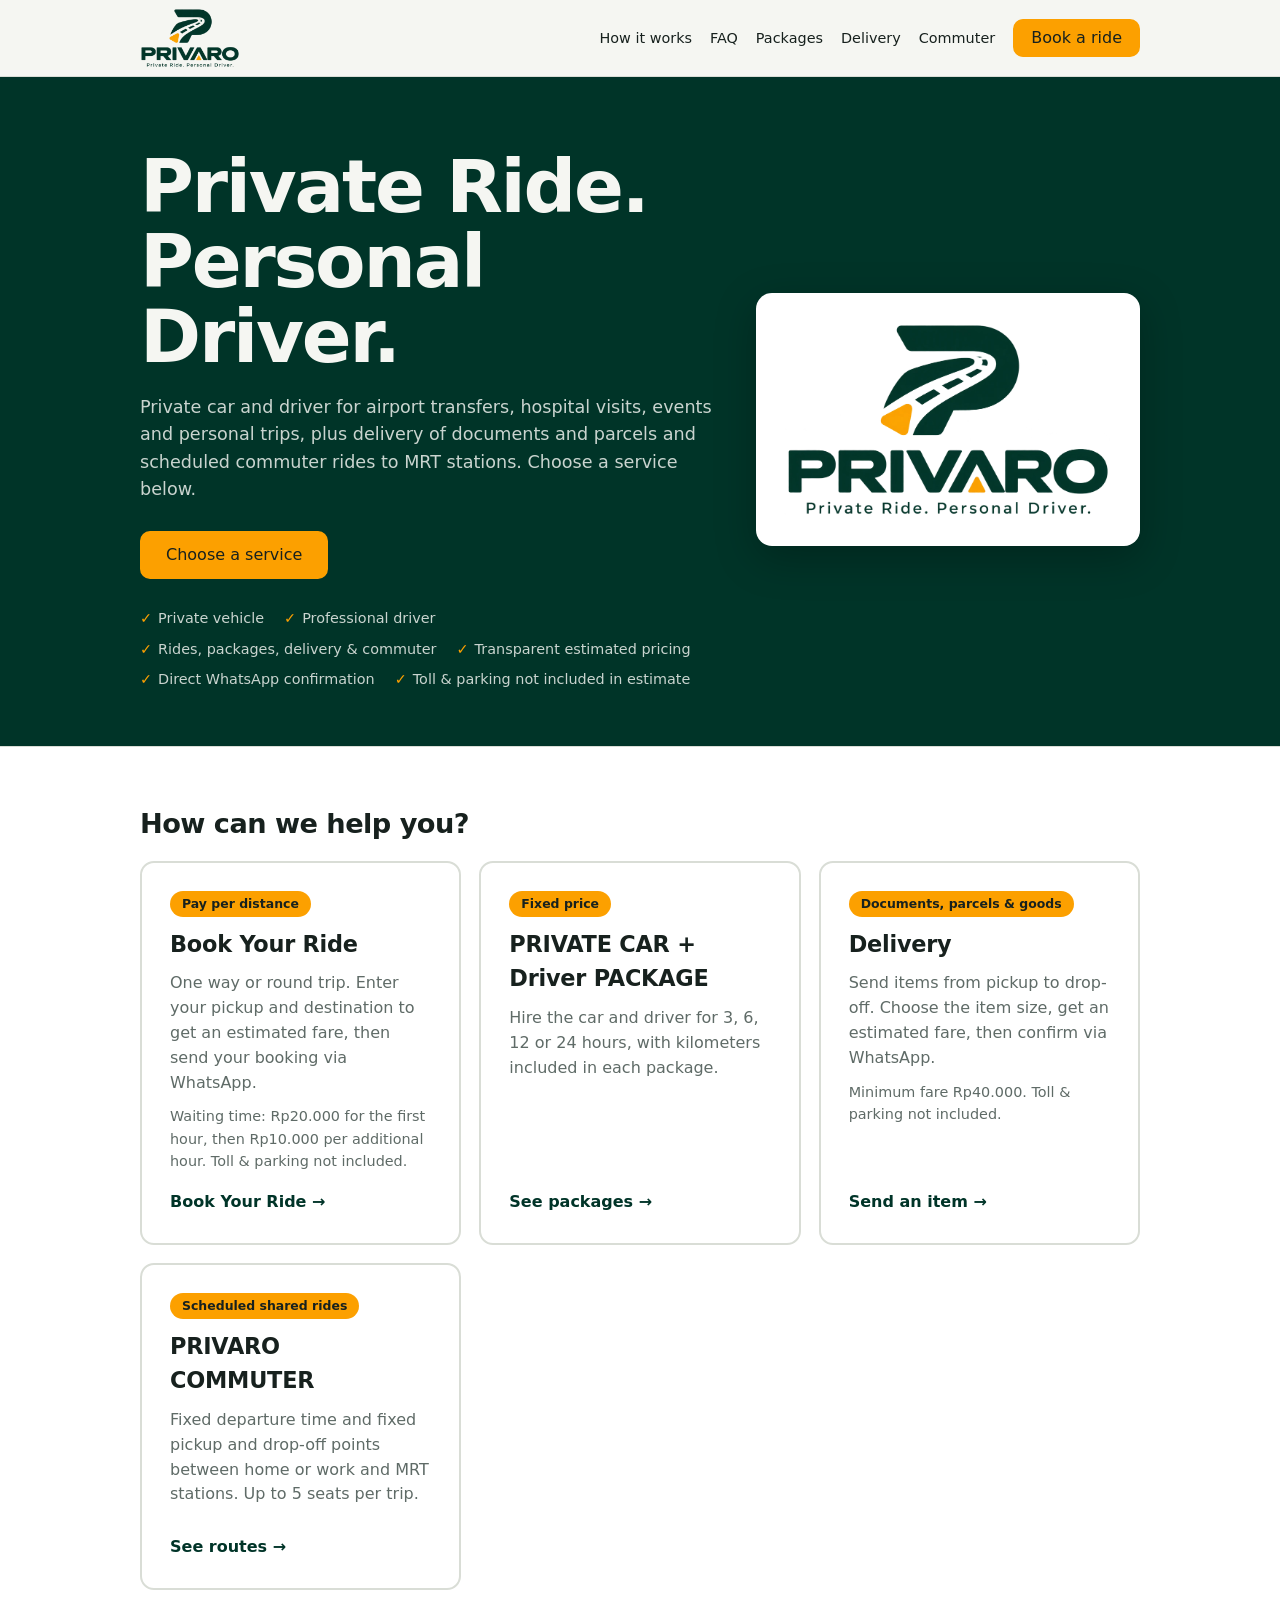
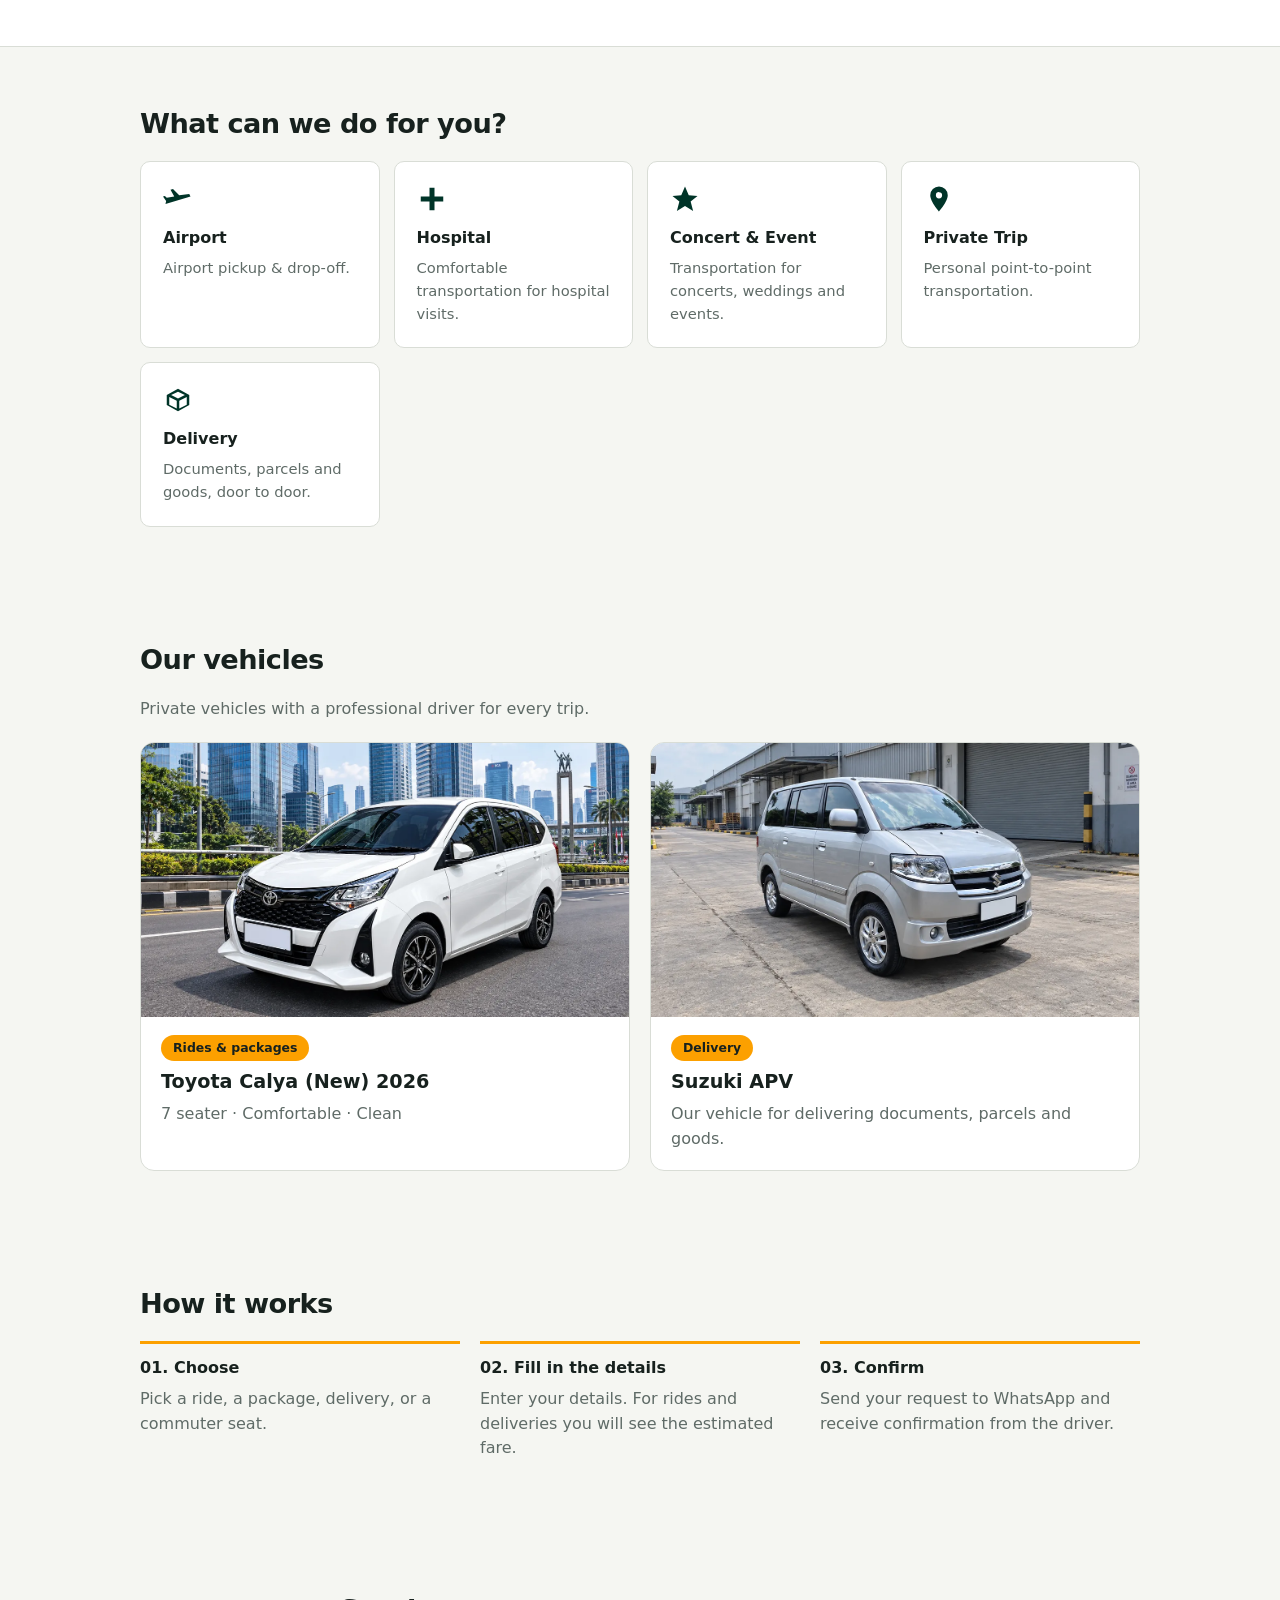
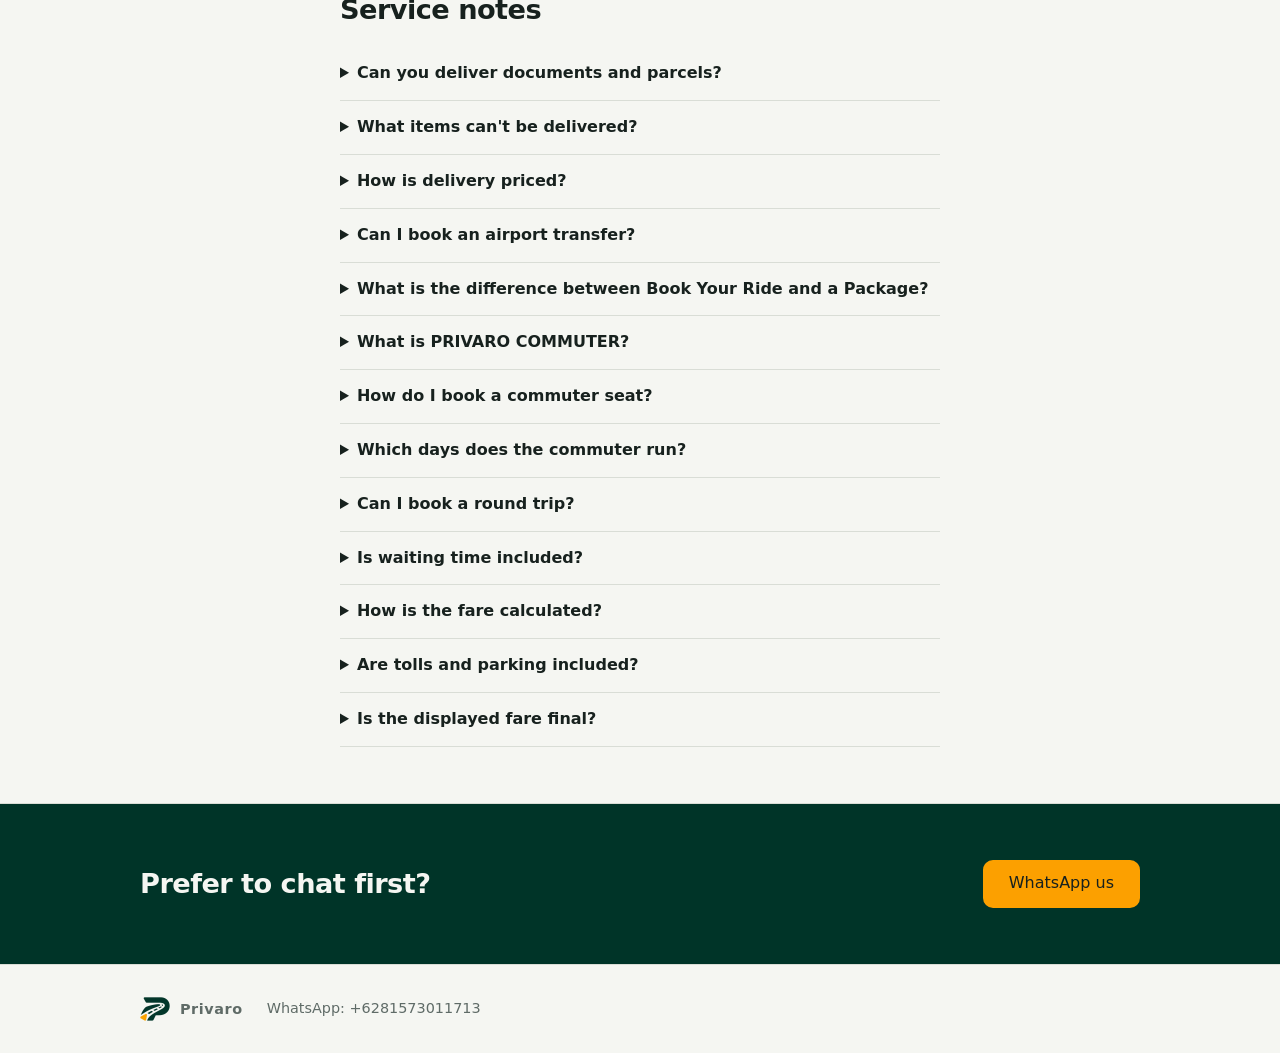
==== commit 9881027c: "Add files via upload" ====
--- a/index.html
+++ b/index.html
@@ -5,9 +5,9 @@
 <meta name="viewport" content="width=device-width, initial-scale=1">
 <meta name="referrer" content="strict-origin-when-cross-origin">
 <title>Privaro | Private Ride. Personal Driver.</title>
-<meta name="description" content="Privaro. Private Ride. Personal Driver. Private car with driver for airport transfers, hospital visits, events and personal trips, plus delivery of documents and parcels.">
+<meta name="description" content="Privaro. Private Ride. Personal Driver. Private car with driver for airport transfers, hospital visits, events and personal trips, plus delivery of documents and parcels and scheduled commuter rides to MRT stations.">
 <meta property="og:title" content="Privaro | Private Ride. Personal Driver.">
-<meta property="og:description" content="Privaro. Private Ride. Personal Driver. Private car with driver for airport transfers, hospital visits, events and personal trips, plus delivery of documents and parcels.">
+<meta property="og:description" content="Privaro. Private Ride. Personal Driver. Private car with driver for airport transfers, hospital visits, events and personal trips, plus delivery of documents and parcels and scheduled commuter rides to MRT stations.">
 <meta property="og:image" content="assets/og.png">
 <meta property="og:type" content="website">
 <link rel="icon" href="favicon.png" type="image/png">
@@ -22,9 +22,9 @@
 <main>
 <section class="hero"><div class="wrap herogrid"><div>
   <h1>Private Ride.<br>Personal Driver.</h1>
-  <p class="lead">Private car and driver for airport transfers, hospital visits, events and personal trips, plus delivery of documents and parcels. Choose a service below.</p>
+  <p class="lead">Private car and driver for airport transfers, hospital visits, events and personal trips, plus delivery of documents and parcels and scheduled commuter rides to MRT stations. Choose a service below.</p>
   <div class="cta"><a class="btn" href="#choose">Choose a service</a></div>
-  <ul class="trust"><li>Private vehicle</li><li>Professional driver</li><li>Rides, packages &amp; delivery</li><li>Transparent estimated pricing</li><li>Direct WhatsApp confirmation</li><li>Toll &amp; parking not included in estimate</li></ul></div>
+  <ul class="trust"><li>Private vehicle</li><li>Professional driver</li><li>Rides, packages, delivery &amp; commuter</li><li>Transparent estimated pricing</li><li>Direct WhatsApp confirmation</li><li>Toll &amp; parking not included in estimate</li></ul></div>
   <div class="logo-card"><img src="assets/logo.webp" width="900" height="541" alt="Privaro logo. Private Ride. Personal Driver."></div>
 </div></section>
 
@@ -39,9 +39,9 @@
   <a class="choice" href="delivery.html"><span class="tag">Documents, parcels &amp; goods</span><b>Delivery</b>
     <span>Send items from pickup to drop-off. Choose the item size, get an estimated fare, then confirm via WhatsApp.</span>
     <span class="sub" data-fill="delivery"></span><span class="go">Send an item &rarr;</span></a>
-  <a class="choice" href="commuter.html"><span class="tag">Scheduled shared ride</span><b>PRIVARO COMMUTER</b>
-    <span>Your daily commute, made easier. Scheduled shared rides with fixed routes and departure times.</span>
-    <span class="go">Explore Commuter &rarr;</span></a>
+  <a class="choice" href="commuter.html"><span class="tag">Scheduled shared rides</span><b>PRIVARO COMMUTER</b>
+    <span>Fixed departure time and fixed pickup and drop-off points between home or work and MRT stations. Up to 5 seats per trip.</span>
+    <span class="sub" data-fill="commuter"></span><span class="go">See routes &rarr;</span></a>
 </div></div></section>
 
 <section id="services" class="wrap sec"><h2>What can we do for you?</h2>
@@ -63,7 +63,7 @@
 </div></section>
 
 <section id="how" class="wrap sec"><h2>How it works</h2>
-<ol class="steps"><li><b>01. Choose</b><span>Pick a ride, a package, or delivery.</span></li><li><b>02. Fill in the details</b><span>Enter your details. For rides and deliveries you will see the estimated fare.</span></li><li><b>03. Confirm</b><span>Send your request to WhatsApp and receive confirmation from the driver.</span></li></ol></section>
+<ol class="steps"><li><b>01. Choose</b><span>Pick a ride, a package, delivery, or a commuter seat.</span></li><li><b>02. Fill in the details</b><span>Enter your details. For rides and deliveries you will see the estimated fare.</span></li><li><b>03. Confirm</b><span>Send your request to WhatsApp and receive confirmation from the driver.</span></li></ol></section>
 
 <section id="faq" class="wrap sec narrow"><h2>Service notes</h2>
 <details><summary>Can you deliver documents and parcels?</summary><p>Yes. Our Delivery service carries documents, parcels and goods that fit in the car, from pickup to drop-off. Larger or heavier items are quoted via WhatsApp.</p></details>
@@ -71,6 +71,9 @@
 <details><summary>How is delivery priced?</summary><p>By the estimated distance with a minimum fare, plus a surcharge for larger items. Toll and parking are not included.</p></details>
 <details><summary>Can I book an airport transfer?</summary><p>Yes. Airport pickup and drop-off are supported.</p></details>
 <details><summary>What is the difference between Book Your Ride and a Package?</summary><p>Book Your Ride is priced by the estimated distance, one way or round trip, with waiting time charged separately. A Package is a fixed price for 3, 6, 12 or 24 hours with included kilometers.</p></details>
+<details><summary>What is PRIVARO COMMUTER?</summary><p>A scheduled shared ride with a fixed departure time and fixed pickup and drop-off points, for people who travel regularly between home or work and an MRT station. Each trip has up to 5 passenger seats.</p></details>
+<details><summary>How do I book a commuter seat?</summary><p>Choose a route and a travel date, then send your seat request via WhatsApp. The driver confirms availability.</p></details>
+<details><summary>Which days does the commuter run?</summary><p>The current routes run Monday to Saturday.</p></details>
 <details><summary>Can I book a round trip?</summary><p>Yes.</p></details>
 <details><summary>Is waiting time included?</summary><p>Waiting time is charged separately.</p></details>
 <details><summary>How is the fare calculated?</summary><p>For rides, the estimated fare is based on the estimated road distance and selected waiting time. For deliveries, it is based on the estimated road distance (with a minimum fare) and the item size.</p></details>
@@ -84,6 +87,7 @@
 <script src="js/config.js"></script>
 <script src="js/services/pricingService.js"></script>
 <script src="js/delivery-pricing.js"></script>
+<script src="js/commuter-data.js"></script>
 <script src="js/site.js"></script>
 </body>
 </html>
